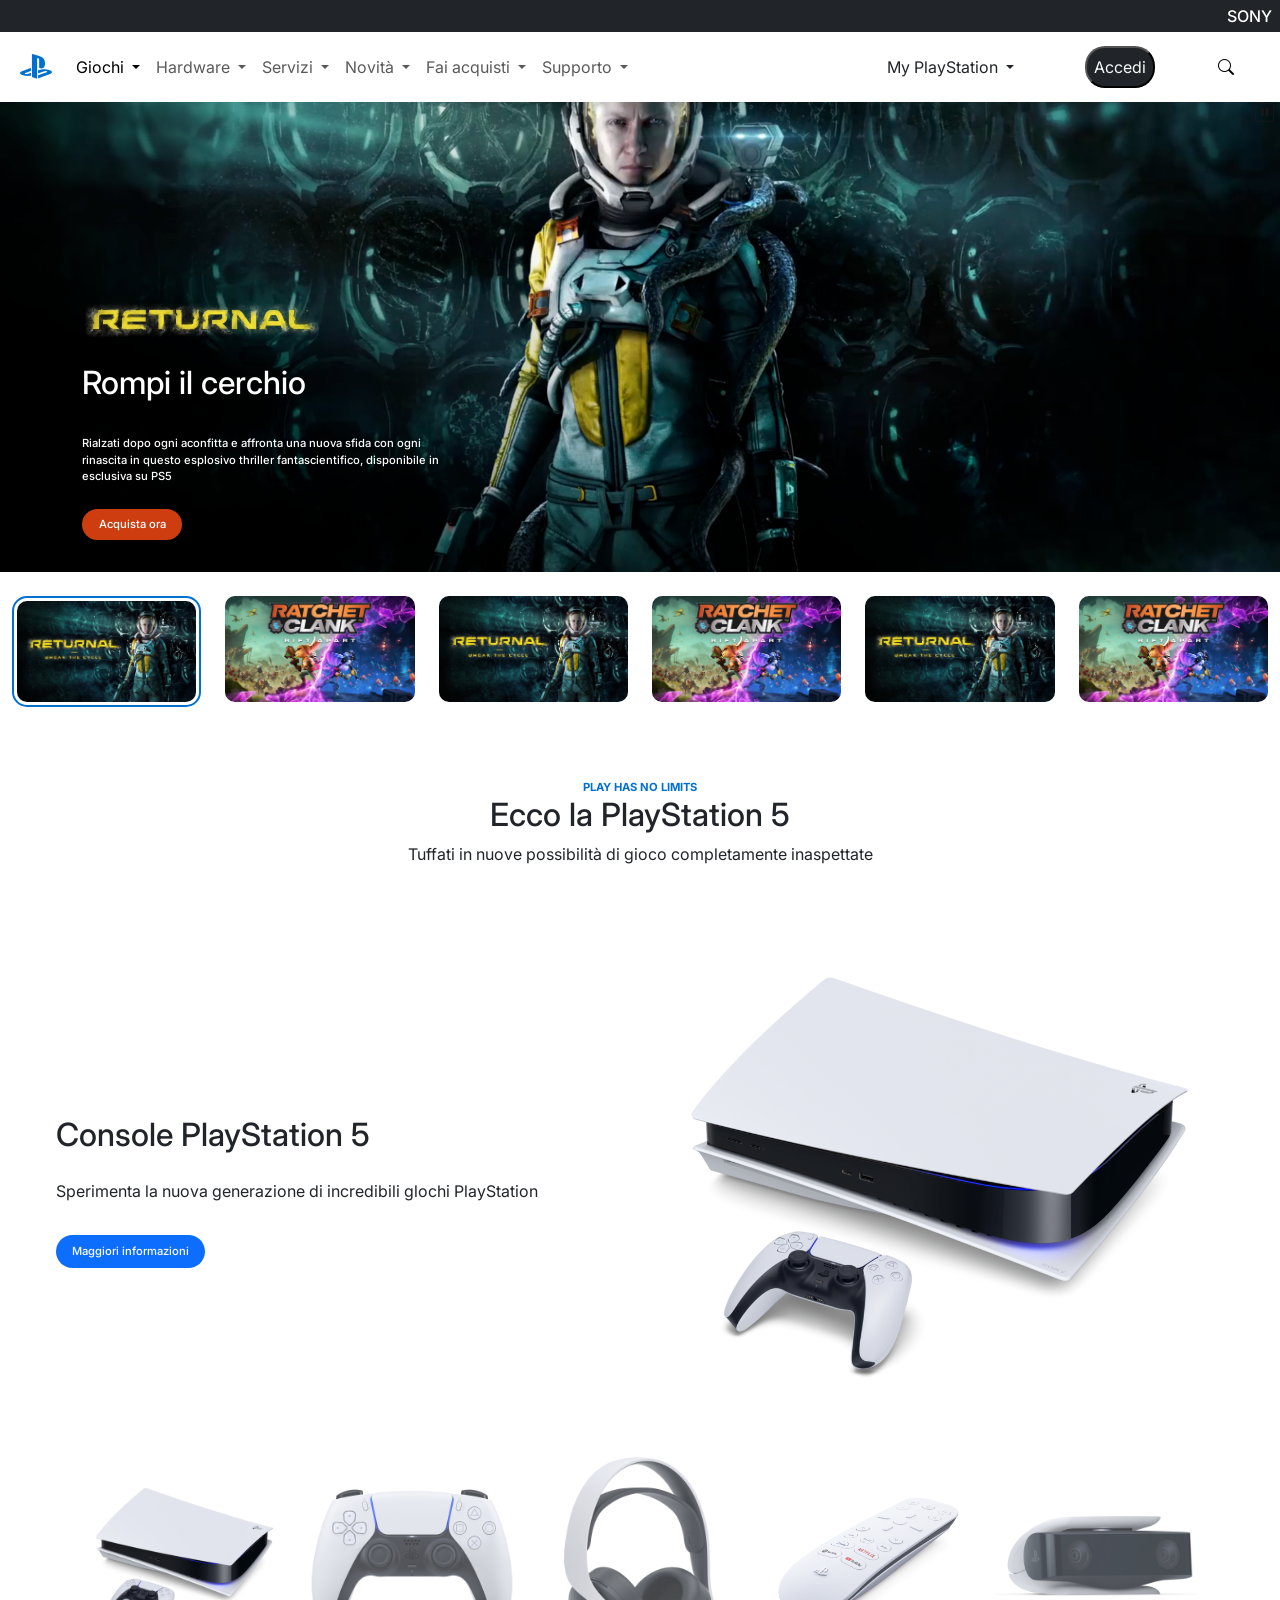
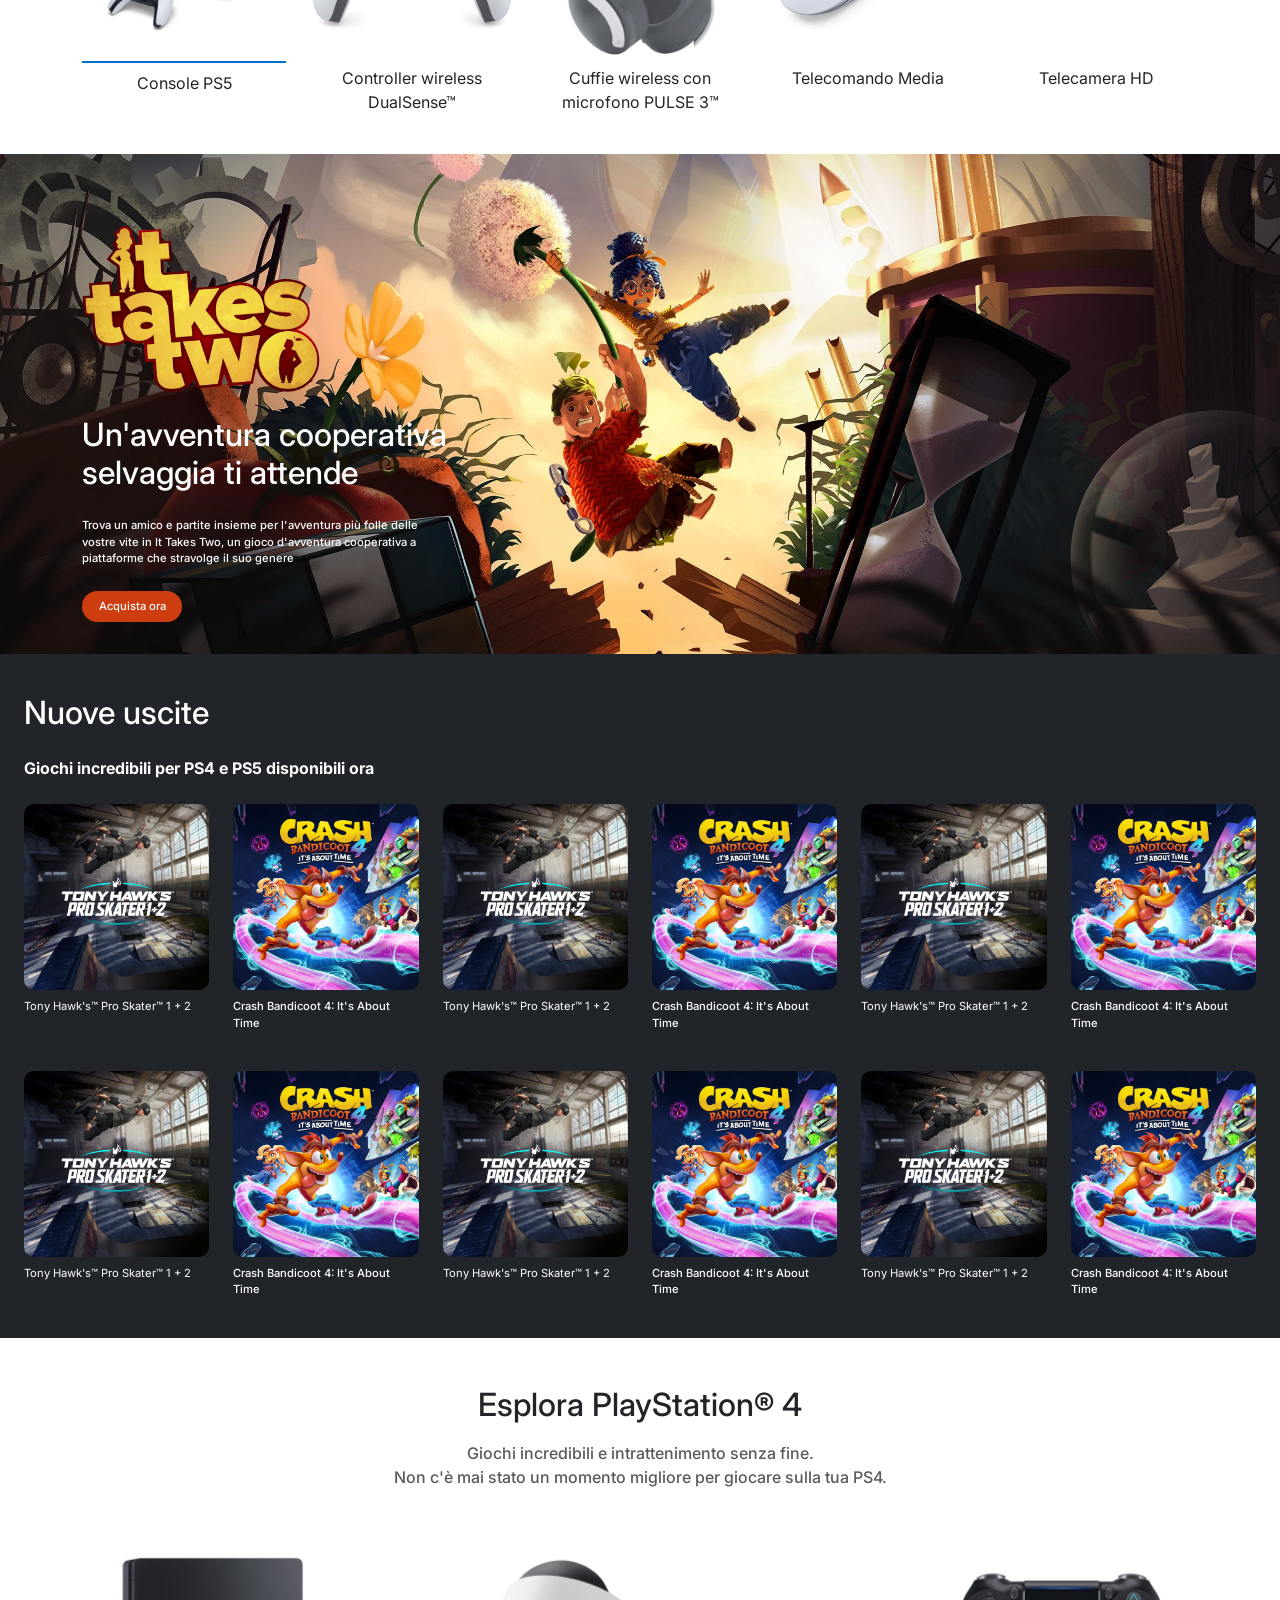
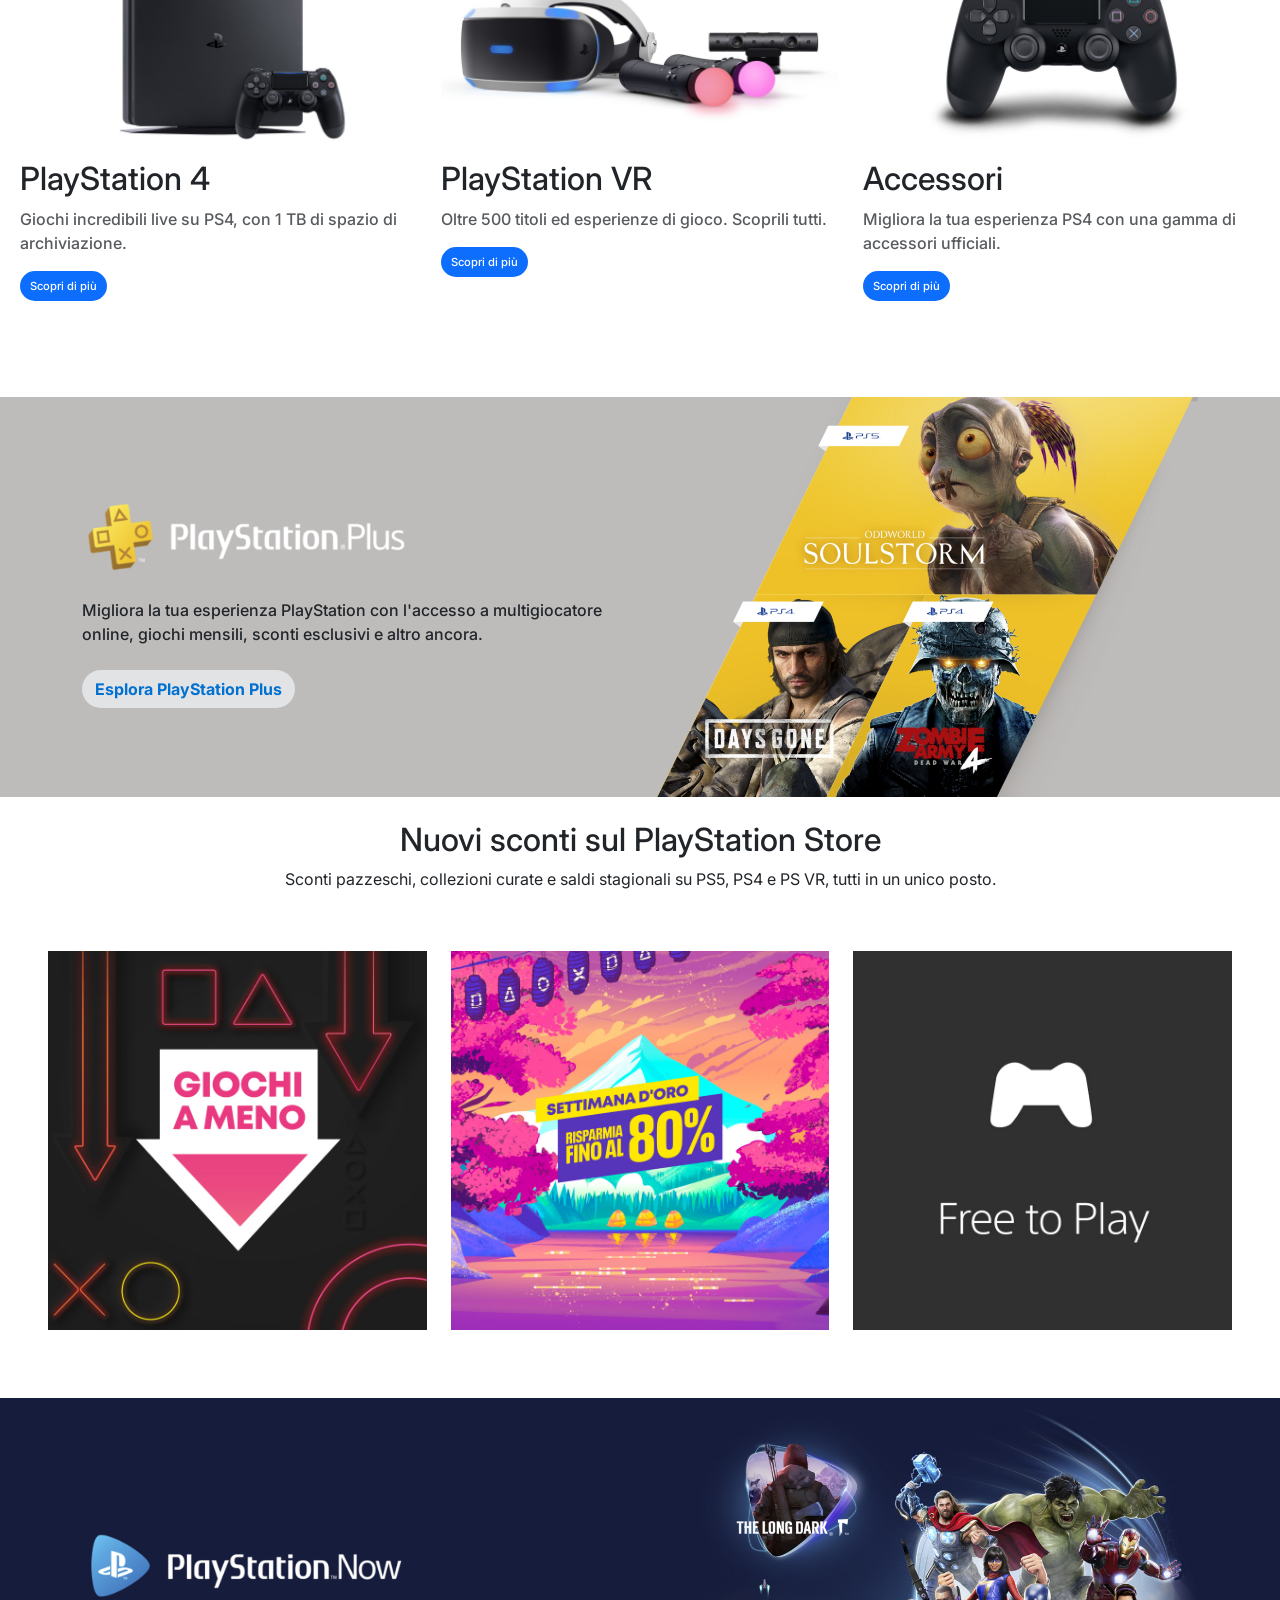
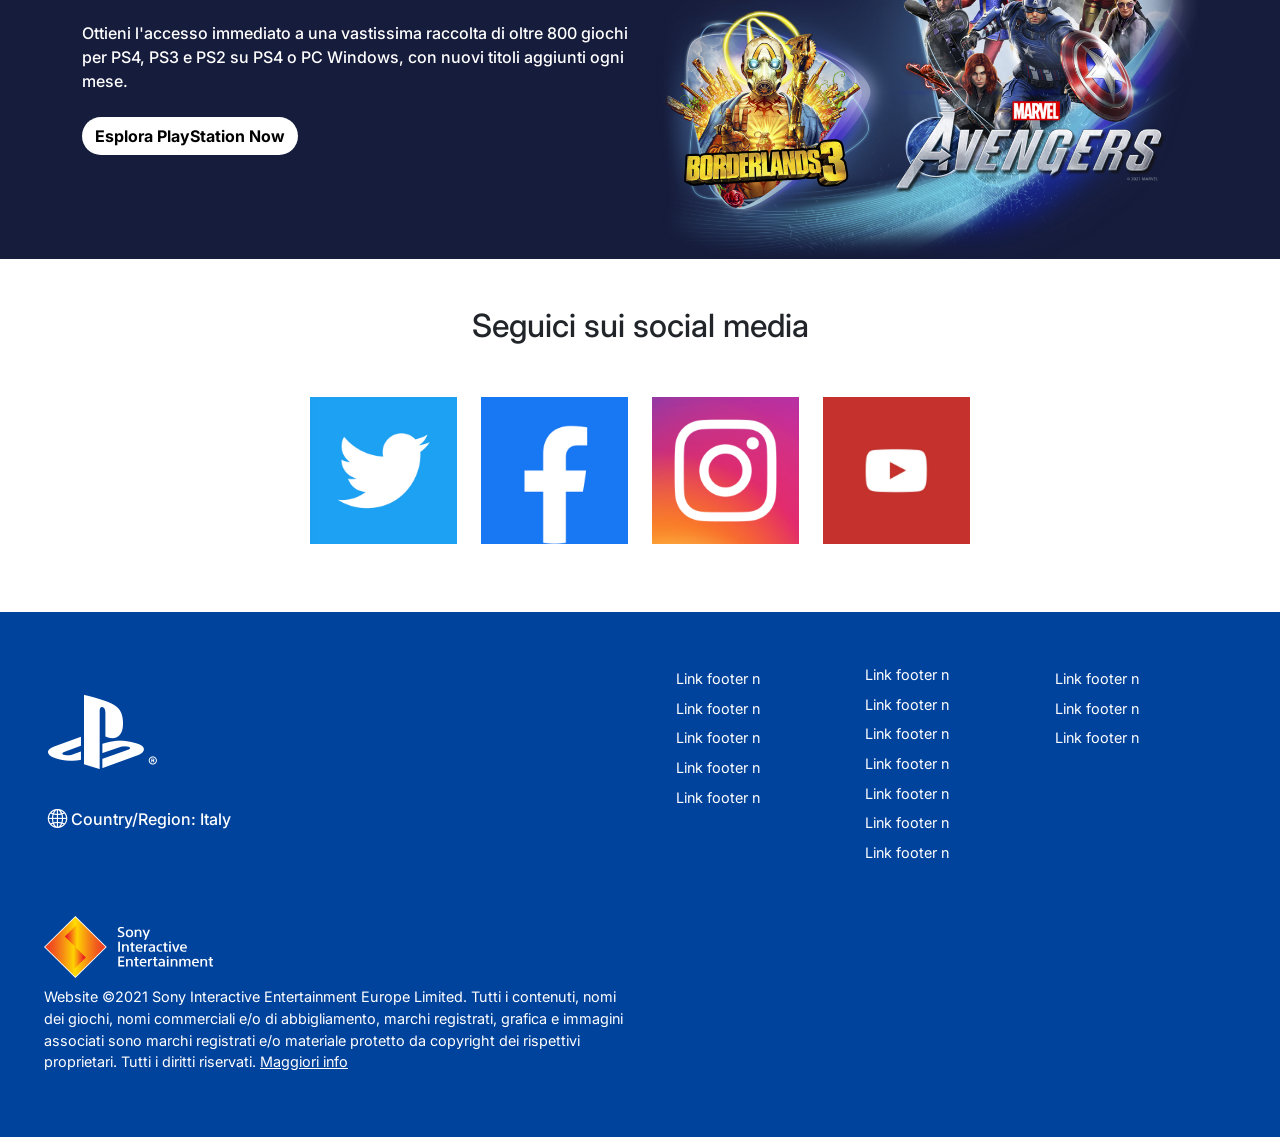
==== index.html @ 8361ec29 "add container fluid e px-5 alla sezione ps5" ====
<!DOCTYPE html>
<html lang="it">

<head>
    <meta charset="UTF-8">
    <meta name="viewport" content="width=device-width, initial-scale=1.0">
    <title>htmlcss-playstation</title>

    <link rel="stylesheet" href="https://cdn.jsdelivr.net/npm/bootstrap-icons@1.13.1/font/bootstrap-icons.min.css">
    <link href="https://cdn.jsdelivr.net/npm/bootstrap@5.3.8/dist/css/bootstrap.min.css" rel="stylesheet"
        integrity="sha384-sRIl4kxILFvY47J16cr9ZwB07vP4J8+LH7qKQnuqkuIAvNWLzeN8tE5YBujZqJLB" crossorigin="anonymous">
    <link href="https://fonts.googleapis.com/css2?family=Inter:wght@300;400;500;600;700&display=swap" rel="stylesheet">
    <link rel="stylesheet" href="./Style/index.css">
    <link rel="stylesheet" href="./Style/utility.css">

</head>

<body>

    <!-- TOP BAR -->

    <div class="bg-dark text-white py-1 pe-2">
        <div class=" d-flex justify-content-end fw-500">
            <div>
                SONY
            </div>
        </div>
    </div>

    <!-- NAVBAR -->

    <nav class="navbar navbar-expand-lg dimensione-navbar">
        <div class="container-fluid mx-2">
            <a class="navbar-brand" href="#">
                <i class="bi bi-playstation logo-navbar"></i>
            </a>
            <button class="navbar-toggler humburger-size" type="button" data-bs-toggle="collapse"
                data-bs-target="#navbarNavAltMarkup" aria-controls="navbarNavAltMarkup" aria-expanded="false"
                aria-label="Toggle navigation">
                <span class="navbar-toggler-icon"></span>
            </button>

            <div class="collapse navbar-collapse" id="navbarNavAltMarkup">

                <ul class="navbar-nav me-auto col-lg-8">

                    <!-- Giochi Dropdown -->

                    <li class="nav-item dropdown">
                        <a class="nav-link active dropdown-toggle" aria-current="page" href="./index.html"
                            id="giochiDropdown" role="button" data-bs-toggle="dropdown" aria-expanded="false">
                            Giochi
                        </a>
                        <ul class="dropdown-menu" aria-labelledby="giochiDropdown">
                            <li><a class="dropdown-item" href="#">Action RPG</a></li>
                            <li><a class="dropdown-item" href="#">FPS</a></li>
                            <li><a class="dropdown-item" href="#">MMO</a></li>
                            <li>
                                <hr class="dropdown-divider">
                            </li>
                            <li><a class="dropdown-item" href="./index.html">Tutti i Giochi</a></li>
                        </ul>
                    </li>

                    <!-- Hardware Dropdown -->

                    <li class="nav-item dropdown">
                        <a class="nav-link dropdown-toggle" href="#" id="hardwareDropdown" role="button"
                            data-bs-toggle="dropdown" aria-expanded="false">
                            Hardware
                        </a>
                        <ul class="dropdown-menu" aria-labelledby="hardwareDropdown">
                            <li><a class="dropdown-item" href="#">PS5</a></li>
                            <li><a class="dropdown-item" href="#">PS5 Pro</a></li>
                            <li><a class="dropdown-item" href="#">Controller</a></li>
                            <li>
                                <hr class="dropdown-divider">
                            </li>
                            <li><a class="dropdown-item" href="#">Accessori</a></li>
                        </ul>
                    </li>

                    <!-- Servizi Dropdown -->

                    <li class="nav-item dropdown">
                        <a class="nav-link dropdown-toggle" href="#" id="serviziDropdown" role="button"
                            data-bs-toggle="dropdown" aria-expanded="false">
                            Servizi
                        </a>
                        <ul class="dropdown-menu" aria-labelledby="serviziDropdown">
                            <li><a class="dropdown-item" href="#">PlayStation Plus</a></li>
                            <li><a class="dropdown-item" href="#">PlayStation Now</a></li>
                            <li>
                                <hr class="dropdown-divider">
                            </li>
                            <li><a class="dropdown-item" href="#">Account</a></li>
                        </ul>
                    </li>

                    <!-- Novità Dropdown -->

                    <li class="nav-item dropdown">
                        <a class="nav-link dropdown-toggle" href="#" id="novitaDropdown" role="button"
                            data-bs-toggle="dropdown" aria-expanded="false">
                            Novità
                        </a>
                        <ul class="dropdown-menu" aria-labelledby="novitaDropdown">
                            <li><a class="dropdown-item" href="#">Uscite recenti</a></li>
                            <li><a class="dropdown-item" href="#">Prossime uscite</a></li>
                            <li><a class="dropdown-item" href="#">Aggiornamenti</a></li>
                        </ul>
                    </li>

                    <!-- Acquisti Dropdown -->

                    <li class="nav-item dropdown">
                        <a class="nav-link dropdown-toggle" href="#" id="acquistiDropdown" role="button"
                            data-bs-toggle="dropdown" aria-expanded="false">
                            Fai acquisti
                        </a>
                        <ul class="dropdown-menu" aria-labelledby="acquistiDropdown">
                            <li><a class="dropdown-item" href="#">Store PS5</a></li>
                            <li><a class="dropdown-item" href="#">Offerte</a></li>
                            <li>
                                <hr class="dropdown-divider">
                            </li>
                            <li><a class="dropdown-item" href="#">Carrello</a></li>
                        </ul>
                    </li>

                    <!-- Supporto Dropdown -->

                    <li class="nav-item dropdown">

                        <a class="nav-link dropdown-toggle" href="#" id="supportoDropdown" role="button"
                            data-bs-toggle="dropdown" aria-expanded="false">
                            Supporto
                        </a>

                        <ul class="dropdown-menu" aria-labelledby="supportoDropdown">

                            <li><a class="dropdown-item" href="#">Assistenza tecnica</a></li>
                            <li><a class="dropdown-item" href="#">Chat</a></li>
                            <li><a class="dropdown-item" href="#">FAQ</a></li>

                        </ul>
                    </li>
                </ul>

                <!-- PlayStation Dropdown -->

                <div class="row col-lg-4  align-items-center justify-content-end">

                    <div class="nav-item dropdown col-6">

                        <a class="nav-link dropdown-toggle" href="#" id="PlayStationDropdown" role="button"
                            data-bs-toggle="dropdown" aria-expanded="false">
                            My PlayStation
                        </a>

                        <ul class="dropdown-menu " aria-labelledby="PlayStationDropdown">

                            <li><a class="dropdown-item" href="#">Assistenza tecnica</a></li>
                            <li><a class="dropdown-item" href="#">Chat</a></li>
                            <li><a class="dropdown-item" href="#">FAQ</a></li>

                        </ul>
                    </div>

                    <div class="col-4 ">

                        <button class="text-light bg-dark button-accedi ">Accedi</button>

                    </div>

                    <div class="col-2 ">

                        <a href="#"><i class="bi bi-search icon-search"></i></a>

                    </div>

                </div>
            </div>
        </div>
    </nav>

    <!-- SECTION RETURNAL -->

    <section class="returnal-background text-white">

        <div class="container h-100 d-flex flex-column justify-content-end pb-4">

            <img class="img-overlay" src="./img/returnal-hero-banner-logo.png" alt="Nome del gioco 'returnal'">

            <h1 class="font-size-2 py-4 col-lg-4">Rompi il cerchio</h1>

            <p class="font-size-07 fw-500 col-lg-4">
                Rialzati dopo ogni aconfitta e affronta una nuova sfida con ogni
                rinascita in questo esplosivo thriller fantascientifico,
                disponibile in esclusiva su PS5
            </p>

            <a href="#" class="btn btn-acquista text-white font-size-07 fw-500 my-2">
                Acquista ora
            </a>

        </div>
    </section>

    <!-- SECTION GAMES -->

    <section class="games-section py-4 mb-5">
        <div class="container-fluid ">

            <div class="row g-4">

                <div class="col-6 col-sm-4 col-lg-2">
                    <div class="game-card selected">
                        <div class="border-wrapper">

                            <img src="./img/returnal-listing-thumb-01-ps5.jpg" alt="Gioco 1"
                                class="img-fluid border-img">

                        </div>
                    </div>
                </div>

                <div class="col-6 col-sm-4 col-lg-2">
                    <div class="game-card">
                        <img src="./img/ratchet-and-clank-rift-apart-keyart.jpg" alt="Gioco 2"
                            class="img-fluid border-img">

                    </div>
                </div>

                <div class="col-6 col-sm-4 col-lg-2">
                    <div class="game-card">
                        <img src="./img/returnal-listing-thumb-01-ps5.jpg" alt="Gioco 1" class="img-fluid border-img">

                    </div>
                </div>

                <div class="col-6 col-sm-4 col-lg-2">
                    <div class="game-card">
                        <img src="./img/ratchet-and-clank-rift-apart-keyart.jpg" alt="Gioco 2"
                            class="img-fluid border-img">

                    </div>
                </div>

                <div class="col-6 col-sm-4 col-lg-2">
                    <div class="game-card">
                        <img src="./img/returnal-listing-thumb-01-ps5.jpg" alt="Gioco 1" class="img-fluid border-img">

                    </div>
                </div>

                <div class="col-6 col-sm-4 col-lg-2">
                    <div class="game-card">
                        <img src="./img/ratchet-and-clank-rift-apart-keyart.jpg" alt="Gioco 2"
                            class="img-fluid border-img">

                    </div>
                </div>

            </div>
        </div>
    </section>

    <!-- SECTION PS5 -->

    <section class="ps5-section px-2">
        <div class="ps5-content text-center">

            <p class="font-size-07 azurro fw-bold mb-0">PLAY HAS NO LIMITS</p>
            <h2>Ecco la PlayStation 5</h2>
            <p>Tuffati in nuove possibilità di gioco completamente inaspettate</p>

        </div>

        <div class="container-fluid px-5">

            <div class="row justify-content-between align-items-center">

                <div class="col-md-4 pt-5 col-lg-6">
                    <h2>Console PlayStation 5</h2>
                    <p class="py-3">Sperimenta la nuova generazione di incredibili glochi PlayStation</p>
                    <button class="ps5-button font-size-07 px-3 py-2 fw-500 bg-primary text-white">Maggiori
                        informazioni</button>
                </div>


                <div class="col-md-6 col-lg-6">

                    <img class="ps5-img" src="./img/playstation-5-thumb.png"
                        alt="playstation 5 coricata con un controller davanti">

                </div>
            </div>
        </div>

        <div class="container">

            <div class="row">

                <div class="col-md col-4 mb-4">
                    <img class="liena-select ps5-img" src="./img/playstation-5-thumb.png" alt="console ps5">
                    <p class="d-none d-md-block mt-2 text-center">Console PS5</p>
                </div>

                <div class="col-md col-4 mb-4">
                    <img class="ps5-img opacity" src="./img/joypad-thumb.png" alt="controller ps5">
                    <p class="d-none d-md-block mt-2 text-center">Controller wireless DualSense&#8482;</p>
                </div>

                <div class="col-md col-4 mb-4">
                    <img class="ps5-img opacity" src="./img/headset-thumb.png" alt="cuffie wireless">
                    <p class="d-none d-md-block mt-2 text-center">Cuffie wireless con microfono PULSE 3&#8482;</p>
                </div>

                <div class="col-md col-4 mb-4">
                    <img class="ps5-img opacity" src="./img/remote-thumb.png" alt="telecomando">
                    <p class="d-none d-md-block mt-2 text-center">Telecomando Media</p>
                </div>

                <div class="col-md col-4 mb-4">
                    <img class="ps5-img opacity" src="./img/camera-thumb.jpg" alt="telecamera">
                    <p class="d-none d-md-block mt-2 text-center">Telecamera HD</p>
                </div>

            </div>
        </div>
    </section>

    <!-- SECTION IT TAKES TWO -->

    <section class="it-takes-two-background text-white ">

        <div class="container h-100 d-flex flex-column justify-content-end pb-4">

            <img class="img-overlay" src="./img/it-takes-two-logo.png" alt="Nome del gioco 'returnal'">

            <h1 class="font-size-2 pb-3 pt-4 col-lg-4">Un'avventura cooperativa selvaggia ti attende</h1>

            <p class="font-size-07 fw-500 pe-3 col-lg-4">
                Trova un amico e partite insieme per l'avventura più folle delle vostre vite in It Takes Two,
                un gioco d'avventura cooperativa a piattaforme che
                stravolge il suo genere
            </p>

            <a href="#" class="btn btn-acquista text-white font-size-07 fw-500 my-2">
                Acquista ora
            </a>

        </div>
    </section>

    <!-- SECTION NUOVE USCITE -->

    <section class="nuove-uscite-section bg-dark text-white py-4 mb-5">
        <div class="container-fluid px-4">

            <div class="row g-4">

                <h2 class="py-3 font-size-2">Nuove uscite</h2>
                <p class="my-0"><strong>Giochi incredibili per PS4 e PS5 disponibili ora</strong></p>

                <div class="col-6 col-sm-4 col-lg-2">
                    <div class="nuove-uscite-card">

                        <img src="./img/tony-hawks-pro-skater-1-2-store-art.jpg" alt="Gioco 1"
                            class="img-fluid border-img">

                        <p class="font-size-07 mt-2">Tony Hawk's&#8482; Pro Skater&#8482; 1 + 2</p>

                    </div>
                </div>

                <div class="col-6 col-sm-4 col-lg-2">
                    <div class="nuove-uscite-card">

                        <img src="./img/crash-bandicoot-4-its-about-time-store-art.jpg" alt="Gioco 2"
                            class="img-fluid border-img">

                        <p class="font-size-07 fw-500 mt-2">Crash Bandicoot 4: It's About Time</p>

                    </div>
                </div>

                <div class="col-6 col-sm-4 col-lg-2">
                    <div class="nuove-uscite-card">

                        <img src="./img/tony-hawks-pro-skater-1-2-store-art.jpg" alt="Gioco 1"
                            class="img-fluid border-img">

                        <p class="font-size-07 mt-2">Tony Hawk's&#8482; Pro Skater&#8482; 1 + 2</p>

                    </div>
                </div>

                <div class="col-6 col-sm-4 col-lg-2">
                    <div class="nuove-uscite-card">

                        <img src="./img/crash-bandicoot-4-its-about-time-store-art.jpg" alt="Gioco 2"
                            class="img-fluid border-img">

                        <p class="font-size-07 fw-500 mt-2">Crash Bandicoot 4: It's About Time</p>

                    </div>
                </div>

                <div class="col-6 col-sm-4 col-lg-2">
                    <div class="nuove-uscite-card">

                        <img src="./img/tony-hawks-pro-skater-1-2-store-art.jpg" alt="Gioco 1"
                            class="img-fluid border-img">

                        <p class="font-size-07 mt-2">Tony Hawk's&#8482; Pro Skater&#8482; 1 + 2</p>

                    </div>
                </div>

                <div class="col-6 col-sm-4 col-lg-2">
                    <div class="nuove-uscite-card">

                        <img src="./img/crash-bandicoot-4-its-about-time-store-art.jpg" alt="Gioco 2"
                            class="img-fluid border-img">

                        <p class="font-size-07 fw-500 mt-2">Crash Bandicoot 4: It's About Time</p>

                    </div>
                </div>

                <div class="col-6 col-sm-4 col-lg-2">
                    <div class="nuove-uscite-card">

                        <img src="./img/tony-hawks-pro-skater-1-2-store-art.jpg" alt="Gioco 1"
                            class="img-fluid border-img">

                        <p class="font-size-07 mt-2">Tony Hawk's&#8482; Pro Skater&#8482; 1 + 2</p>

                    </div>
                </div>

                <div class="col-6 col-sm-4 col-lg-2">
                    <div class="nuove-uscite-card">

                        <img src="./img/crash-bandicoot-4-its-about-time-store-art.jpg" alt="Gioco 2"
                            class="img-fluid border-img">

                        <p class="font-size-07 fw-500 mt-2">Crash Bandicoot 4: It's About Time</p>

                    </div>
                </div>

                <div class="col-6 col-sm-4 col-lg-2">
                    <div class="nuove-uscite-card">

                        <img src="./img/tony-hawks-pro-skater-1-2-store-art.jpg" alt="Gioco 1"
                            class="img-fluid border-img">

                        <p class="font-size-07 mt-2">Tony Hawk's&#8482; Pro Skater&#8482; 1 + 2</p>

                    </div>
                </div>

                <div class="col-6 col-sm-4 col-lg-2">
                    <div class="nuove-uscite-card">

                        <img src="./img/crash-bandicoot-4-its-about-time-store-art.jpg" alt="Gioco 2"
                            class="img-fluid border-img">

                        <p class="font-size-07 fw-500 mt-2">Crash Bandicoot 4: It's About Time</p>

                    </div>
                </div>

                <div class="col-6 col-sm-4 col-lg-2">
                    <div class="nuove-uscite-card">

                        <img src="./img/tony-hawks-pro-skater-1-2-store-art.jpg" alt="Gioco 1"
                            class="img-fluid border-img">

                        <p class="font-size-07 mt-2">Tony Hawk's&#8482; Pro Skater&#8482; 1 + 2</p>

                    </div>
                </div>

                <div class="col-6 col-sm-4 col-lg-2">
                    <div class="nuove-uscite-card">

                        <img src="./img/crash-bandicoot-4-its-about-time-store-art.jpg" alt="Gioco 2"
                            class="img-fluid border-img">

                        <p class="font-size-07 fw-500 mt-2">Crash Bandicoot 4: It's About Time</p>

                    </div>
                </div>

            </div>
        </div>
    </section>

    <!-- SECTION PS4 -->

    <section class="ps4-section px-2 mb-5 pb-5">
        <div class="ps4-content text-center">

            <h1 class="mb-3 fw-500 font-size-2">Esplora PlayStation&#174; 4</h1>

            <p class="mx-0 my-0 opacity fw-500">
                Giochi incredibili e intrattenimento senza fine.

            </p>

            <p class="mx-0 my-0 mb-5 opacity fw-500">
                Non c'è mai stato un momento migliore per giocare
                sulla tua PS4.
            </p>

        </div>

        <div class="container-fluid">

            <div class="row">

                <div class="col-12 col-md-4">
                    <img class="ps5-img" src="./img/ps4-slim-homepage-image-block.jpg"
                        alt="playstation 4 con un controller davanti">
                    <h1 class="fw-500 font-size-2">PlayStation 4</h1>
                    <p class="fw-500 opacity">Giochi incredibili live su PS4, con 1 TB di spazio di archiviazione.</p>
                    <button class="ps5-button font-size-07 padding-scopri-di-più fw-500 bg-primary text-white">Scopri di
                        più</button>
                </div>

                <div class="col-12 col-md-4">
                    <img class="ps5-img" src="./img/double11-202010-tw-psvr.jpg"
                        alt="playstation 4 con un controller davanti">
                    <h1 class="fw-500 font-size-2">PlayStation VR</h1>
                    <p class="fw-500 opacity">Oltre 500 titoli ed esperienze di gioco. Scoprili tutti.</p>
                    <button class="ps5-button font-size-07 padding-scopri-di-più fw-500 bg-primary text-white">Scopri di
                        più</button>
                </div>

                <div class="col-12 col-md-4">
                    <img class="ps5-img" src="./img/dualshock-4-listing-thumb.jpg"
                        alt="playstation 4 con un controller davanti">
                    <h1 class="fw-500 font-size-2">Accessori</h1>
                    <p class="fw-500 opacity">
                        Migliora la tua esperienza PS4 con una gamma di
                        accessori ufficiali.
                    </p>
                    <button class="ps5-button font-size-07 padding-scopri-di-più fw-500 bg-primary text-white">Scopri di
                        più</button>
                </div>
            </div>
        </div>
    </section>

    <!-- SECTION PS PLUS -->

    <section class="background-ps-plus py-5 py-md-0">
        <div class="container ">
            <div class="row justify-content-between align-items-center">

                <div class="col-12 col-md-6">

                    <img class="img-ps-plus pt-3" src="./img/ps-plus-logo.png" alt="icona ps plus">

                    <p class="fw-500 pt-4 pb-2">
                        Migliora la tua esperienza PlayStation con l'accesso a multigiocatore online,
                        giochi mensili, sconti esclusivi e altro ancora.
                    </p>

                    <a href="#" class="button-ps-plus text-decoration-none bg-secondary-subtle btn fw-bold ">Esplora
                        PlayStation Plus</a>

                </div>

                <div class="col-md-6">

                    <img class="ps5-img d-none d-md-block"
                        src="./img/ps-plus-april-monthly-games-featured-image-block.png"
                        alt="banner che rappresenta 3 giochi ps plus">
                </div>
            </div>
        </div>
    </section>

    <!-- SECTION NOVITà E SCONTI  -->

    <section class="background-sconti ">
        <div class="container-fluid px-5 mb-5">
            <div class="row">

                <div class="col-12 py-4">

                    <h1 class="text-center font-size-2">Nuovi sconti sul PlayStation Store</h1>

                    <p class="text-center">
                        Sconti pazzeschi, collezioni curate e saldi stagionali su PS5,
                        PS4 e PS VR, tutti in un unico posto.
                    </p>

                </div>

                <div class="col-12 col-md-4">

                    <img class="sconti-img" src="./img/playstation-store-games-under-20-spotlight.jpg"
                        alt="img che rappresenta la scritta giochi a meno">

                </div>

                <div class="col-12 col-md-4">

                    <img class="sconti-img" src="./img/playstation-store-golden-week-sale-spotlight.jpg"
                        alt="img che rappresenta la scritta settimana d'oro">

                </div>

                <div class="col-12 col-md-4">

                    <img class="sconti-img" src="./img/playstation-store-free-to-play-spotlight.png"
                        alt="img che rappresenta la scritta free to play">

                </div>

            </div>
        </div>
    </section>

    <!-- SECTION PS NOW -->

    <section class="background-ps-now py-5 text-white py-md-0">
        <div class="container">
            <div class="row justify-content-between align-items-center">

                <div class="col-12 col-md-6">
                    <img class="img-ps-plus pt-3" src="./img/ps-now-logo-two-column.png" alt="icona ps plus">

                    <p class=" fw-500 pt-4 pb-2">
                        Ottieni l'accesso immediato a una vastissima raccolta di oltre
                        800 giochi per PS4, PS3 e PS2 su PS4 o PC Windows, con nuovi titoli aggiunti ogni mese.
                    </p>

                    <a href="#" class="button-ps-now btn fw-bold ">Esplora PlayStation Now</a>

                </div>

                <div class="col-md-6">

                    <img class="ps5-img d-none d-md-block" src="./img/ps-now-april-featured-image-block.png"
                        alt="banner che rappresenta 3 giochi ps plus">
                </div>

            </div>
        </div>
    </section>

    <!-- SECTION SOCIAL -->

    <section class="background-social ">
        <div class="container">
            <div class="row pb-5 justify-content-center">

                <div class="col-12 pt-5 pb-4">

                    <h2 class="text-center">Seguici sui social media</h2>

                </div>

                <div class="col-6 col-sm-3 social-box-img">

                    <img class="social-img" src="./img/twitter.jpg" alt="img che rappresenta la scritta giochi a meno">

                </div>

                <div class="col-6 col-sm-3 social-box-img">

                    <img class="social-img" src="./img/facebook.jpg"
                        alt="img che rappresenta la scritta settimana d'oro">

                </div>

                <div class="col-6 col-sm-3 social-box-img">

                    <img class="social-img" src="./img/instagram.jpg" alt="img che rappresenta la scritta free to play">

                </div>

                <div class="col-6 col-sm-3 social-box-img">

                    <img class="social-img" src="./img/youtube.png" alt="img che rappresenta la scritta free to play">

                </div>

            </div>
        </div>
    </section>

    <!-- FOOTER / COPYWRIGHT -->

    <footer class="background-footer text-white">

        <div class="container-fluid px-5 ">
            <div class="row justify-content-between">

                <div class="pt-5 col-lg-3">

                    <i class="bi bi-playstation logo-ps-footer"></i>
                    <span class="f-size-09">&#174;</span>

                    <p class="pb-3">
                        <i class="bi bi-globe2 f-size-12"></i>
                        <span class=" fw-500 ">Country/Region: Italy</span>
                    </p>
                </div>


                <div class="col-lg-6 pt-5 ">

                    <div class="container-fluid ps-4">
                        <div class="row ">
                            <div class="d-flex flex-column py-1 col-md-4">

                                <a class="text-decoration-none text-white f-size-09 py-1" href="#">Link footer n</a>
                                <a class="text-decoration-none text-white f-size-09 py-1" href="#">Link footer n</a>
                                <a class="text-decoration-none text-white f-size-09 py-1" href="#">Link footer n</a>
                                <a class="text-decoration-none text-white f-size-09 py-1" href="#">Link footer n</a>
                                <a class="text-decoration-none text-white f-size-09 py-1" href="#">Link footer n</a>

                            </div>

                            <div class="d-flex flex-column col-md-4">

                                <a class="text-decoration-none text-white f-size-09 py-1" href="#">Link footer n</a>
                                <a class="text-decoration-none text-white f-size-09 py-1" href="#">Link footer n</a>
                                <a class="text-decoration-none text-white f-size-09 py-1" href="#">Link footer n</a>
                                <a class="text-decoration-none text-white f-size-09 py-1" href="#">Link footer n</a>
                                <a class="text-decoration-none text-white f-size-09 py-1" href="#">Link footer n</a>
                                <a class="text-decoration-none text-white f-size-09 py-1" href="#">Link footer n</a>
                                <a class="text-decoration-none text-white f-size-09 py-1" href="#">Link footer n</a>


                            </div>

                            <div class="d-flex flex-column py-1 col-md-4">

                                <a class="text-decoration-none text-white f-size-09 py-1" href="#">Link footer n</a>
                                <a class="text-decoration-none text-white f-size-09 py-1" href="#">Link footer n</a>
                                <a class="text-decoration-none text-white f-size-09 py-1" href="#">Link footer n</a>

                            </div>
                        </div>
                    </div>
                </div>
            </div>
        </div>

        <div class="container-fluid px-5">
            <div class="row flex-column">
                <div class="pt-5 ps-2 col-4 col-lg-3">

                    <img class="img-footer" src="./img/sie-logo.svg" alt="logo di sony interactive enterteiment">

                </div>

                <div class="pb-5 ps-2 col-12 pt-2 col-lg-6">

                    <p class="f-size-09">
                        Website ©2021 Sony Interactive Entertainment Europe Limited. Tutti i contenuti,
                        nomi dei giochi, nomi commerciali e/o di abbigliamento, marchi registrati,
                        grafica e immagini associati sono marchi registrati e/o materiale protetto da copyright
                        dei rispettivi proprietari. Tutti i diritti riservati. <a class="text-white" href="#">Maggiori
                            info</a>
                    </p>

                </div>
            </div>
        </div>
    </footer>

    <script src="https://cdn.jsdelivr.net/npm/bootstrap@5.3.8/dist/js/bootstrap.bundle.min.js"
        integrity="sha384-FKyoEForCGlyvwx9Hj09JcYn3nv7wiPVlz7YYwJrWVcXK/BmnVDxM+D2scQbITxI" crossorigin="anonymous">
        </script>
</body>

</html>
---- Style/index.css ----
body{
  font-family: 'Inter', sans-serif;
}

.dimensione-navbar{
    height: 70px;
}

.logo-navbar{
    font-size: 2rem;
    color: #0070D1;
}

.returnal-background{
    height:470px;
    background-image:url(../img/jumbo-bg.png);
    background-size:cover;
    background-position:center;
    position:relative;
}

.img-overlay {
  width: 240px;
  height: auto; 
}

.btn-acquista{
    background-color: #CD3D0F;
    border-radius: 20px;
    width: 100px;
}

.border-wrapper{
    border: 2px solid #0070d1;
    padding: 3px;           
    border-radius: 15px;    
    display: inline-block;  
}

.border-img{
    border-radius: 10px;
}

.ps5-img{
    width: 100%;
    height: auto;
}

.ps5-button{
    border-radius: 20px;
    border: none;
}

.liena-select{
    border-bottom: 2px solid #0070D1;
    padding-bottom: 3px;
    display: inline-block;
}

.it-takes-two-background{
    height: 500px;
    background-image:url(../img/it-takes-two-hero-banner-desktop.jpg);
    background-size:cover;
    background-position:center;
    position:relative;
}

.background-ps-plus{
    background-color: #BEBCBB;
}

.button-ps-plus{
    border-radius: 25px;
    color: #0070D1;
}

.sconti-img{
    width: 100%;
    height: auto;
    margin: 20px 0;
}

.background-ps-now{
    background-color: #161C3B;
}

.button-ps-now{
    border-radius: 25px;
    color: black;
    background-color: white;
}

.social-img{
    width: 100%;
    height: auto;
    margin: 20px 0;
}

.background-footer{
    background-color: #00439C;
}

.logo-ps-footer{
    color: white;
    font-size: 6rem;
    
}

.humburger-size{
    font-size: 0.9rem;
}

.navbar-collapse {
    z-index: 1060;  
    background: white  
}

.img-ps-plus{
    width: 60%;
    height: auto;
}

.img-footer{
    width: 60%;
    height: auto;
}

@media (min-width: 768px) {
  .img-overlay {
    width: 350px;
    height: auto;
  }
}

.button-accedi{
    border-radius: 20px;
    padding: 7px;
}

.icon-search{
    color: black;
}

@media (min-width: 992px) {
  .img-overlay {
    width: 240px;
    height: auto;
  }
}

@media (min-width: 992px) {
  .social-box-img {
    width: 15%;
  }
}
---- Style/utility.css ----
.fw-500{
    font-weight: 500;
}

.font-size-07{
    font-size: 0.7rem;
}

.font-size-2{
    font-size: 2rem;
}

.azurro{
    color: #0070D1;
}

.opacity{
    opacity: 0.75;
}

.padding-scopri-di-più{
    padding: 7px 10px 7px 10px;
}

.f-size-12{
    font-size: 1.2rem;
}

.f-size-09{
    font-size: 0.9rem;
}
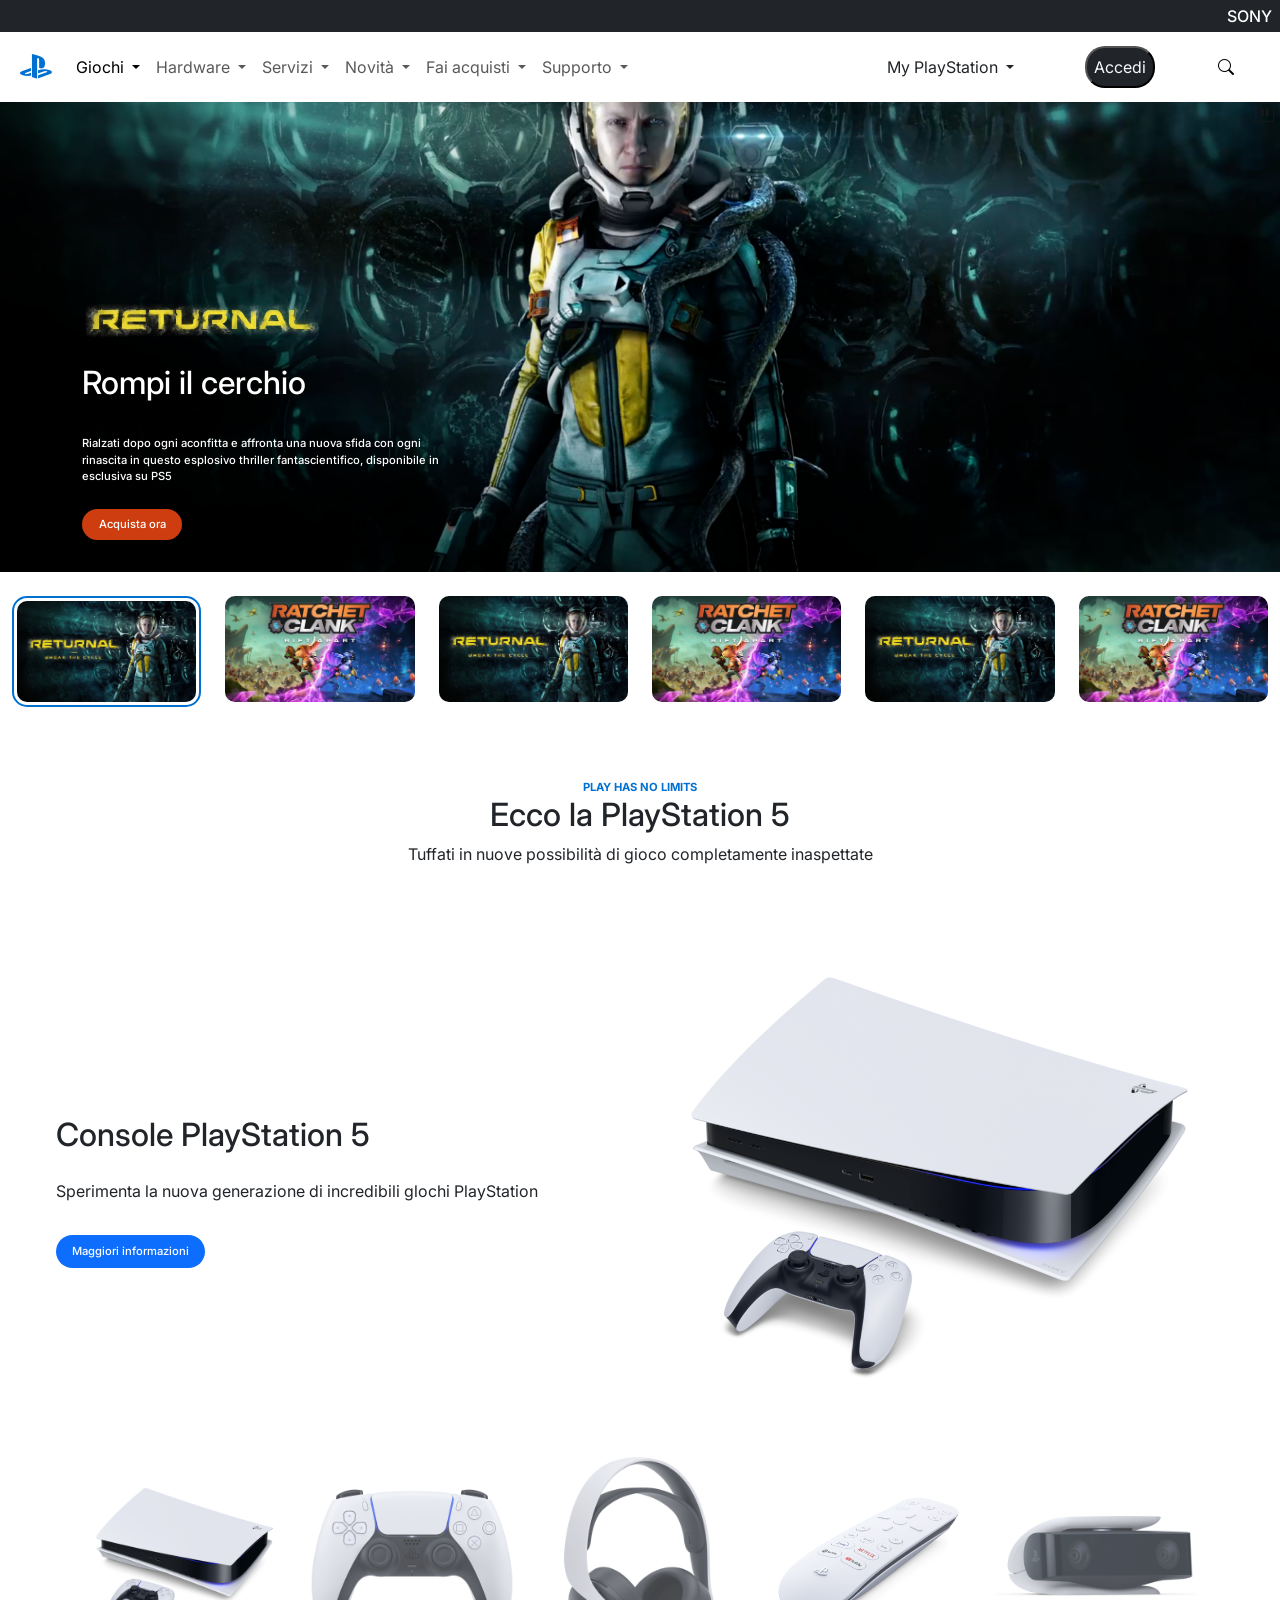
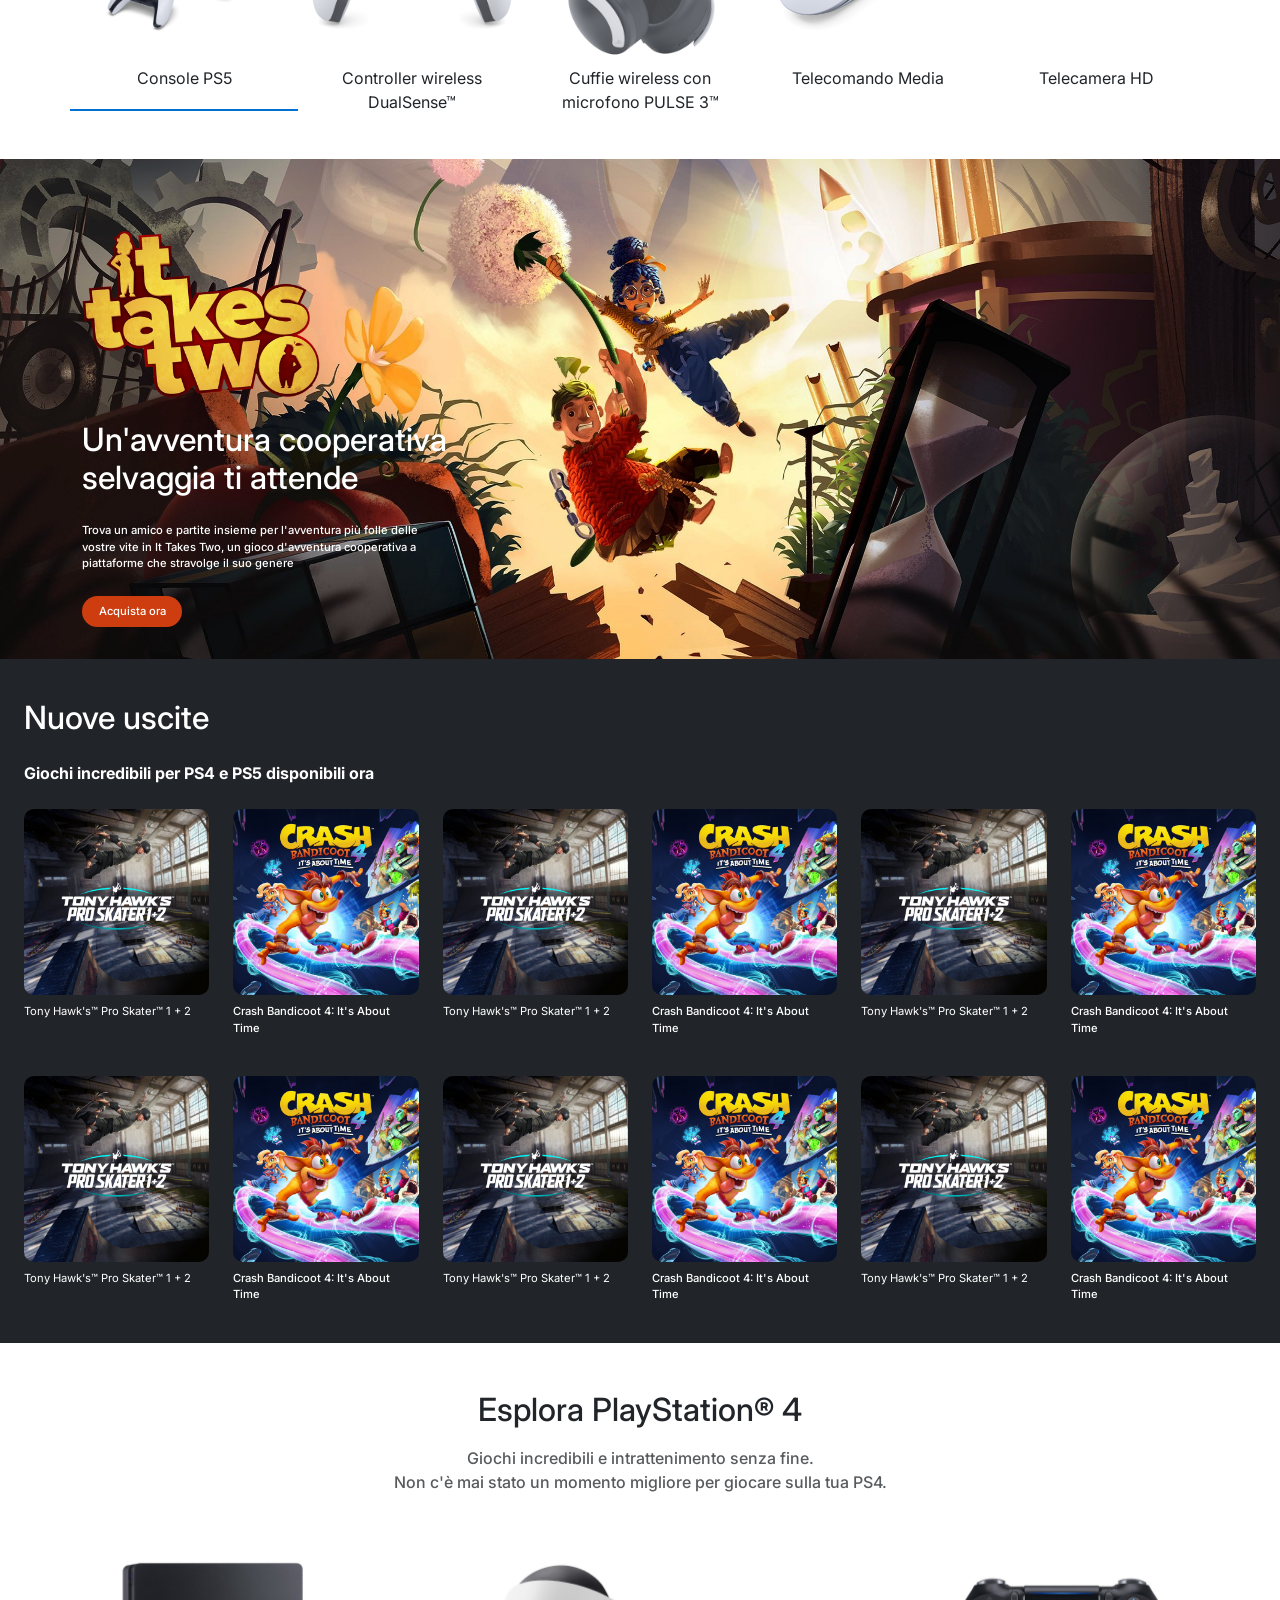
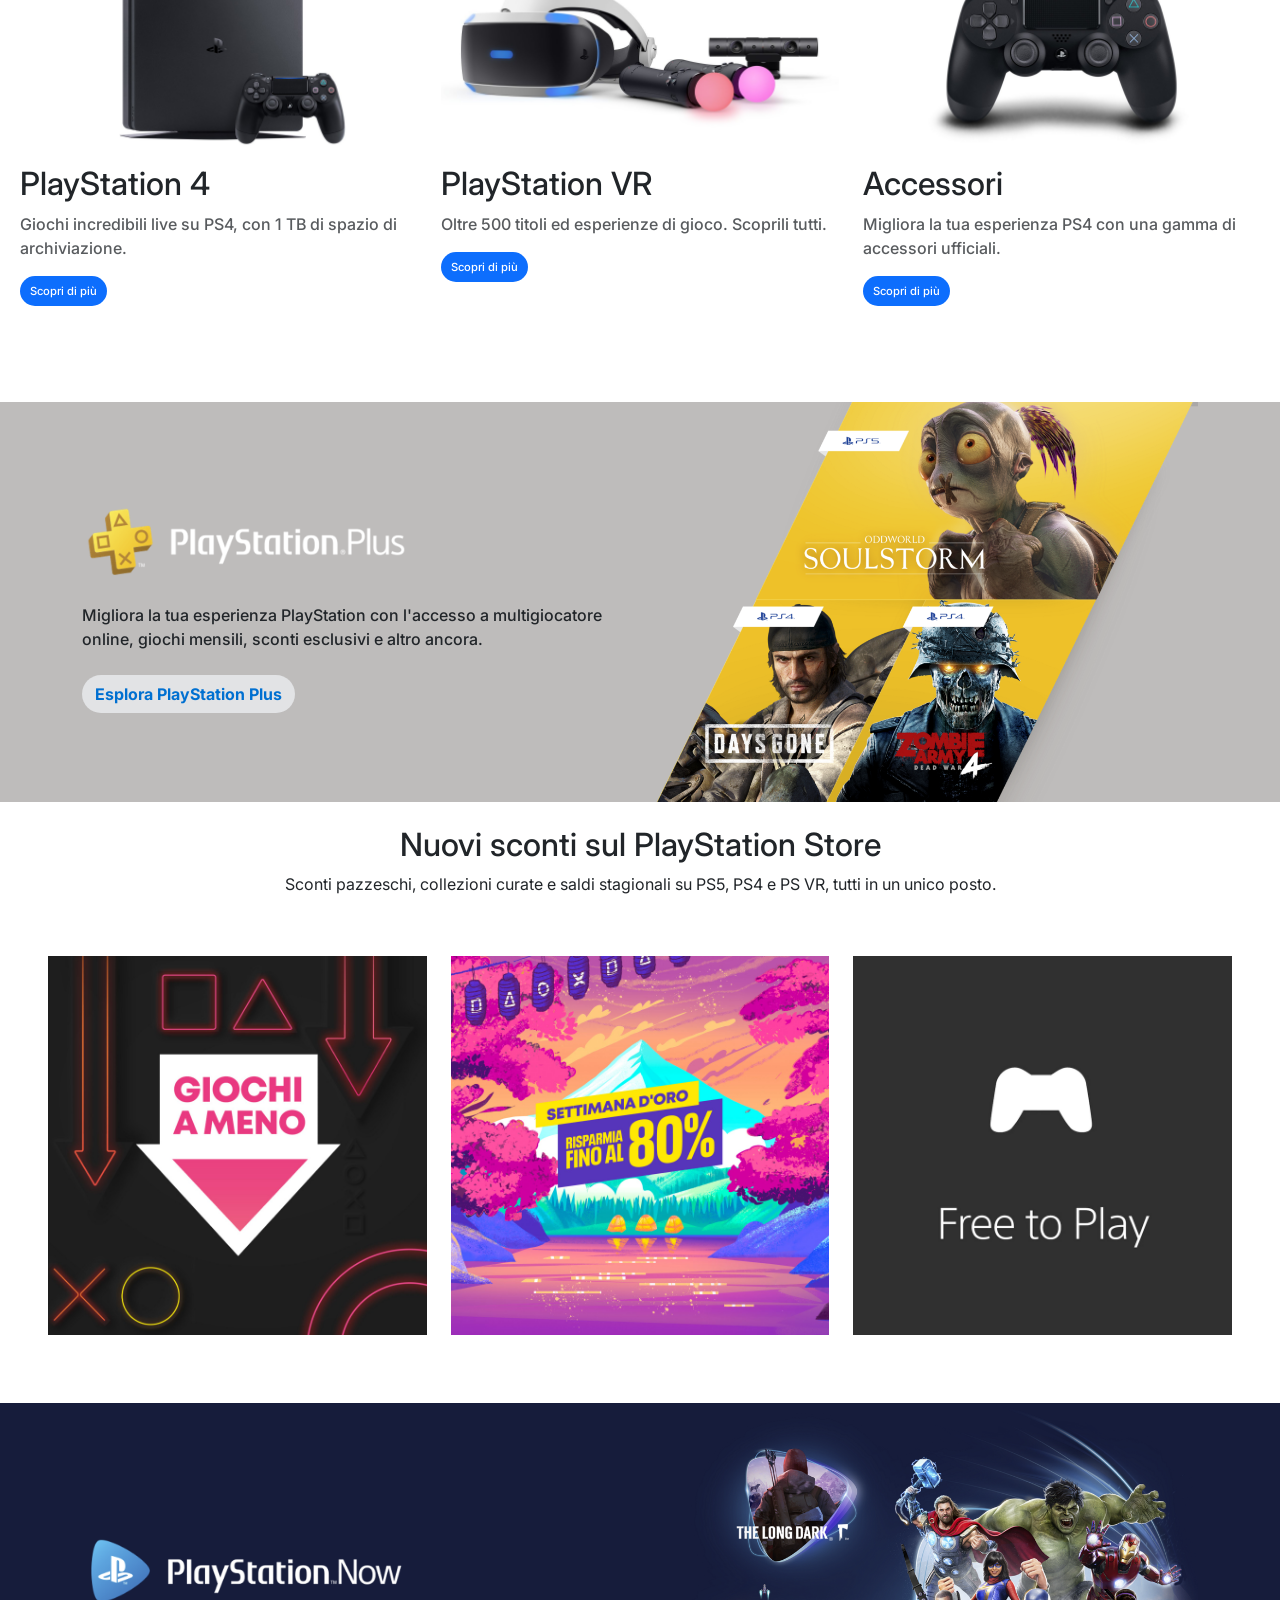
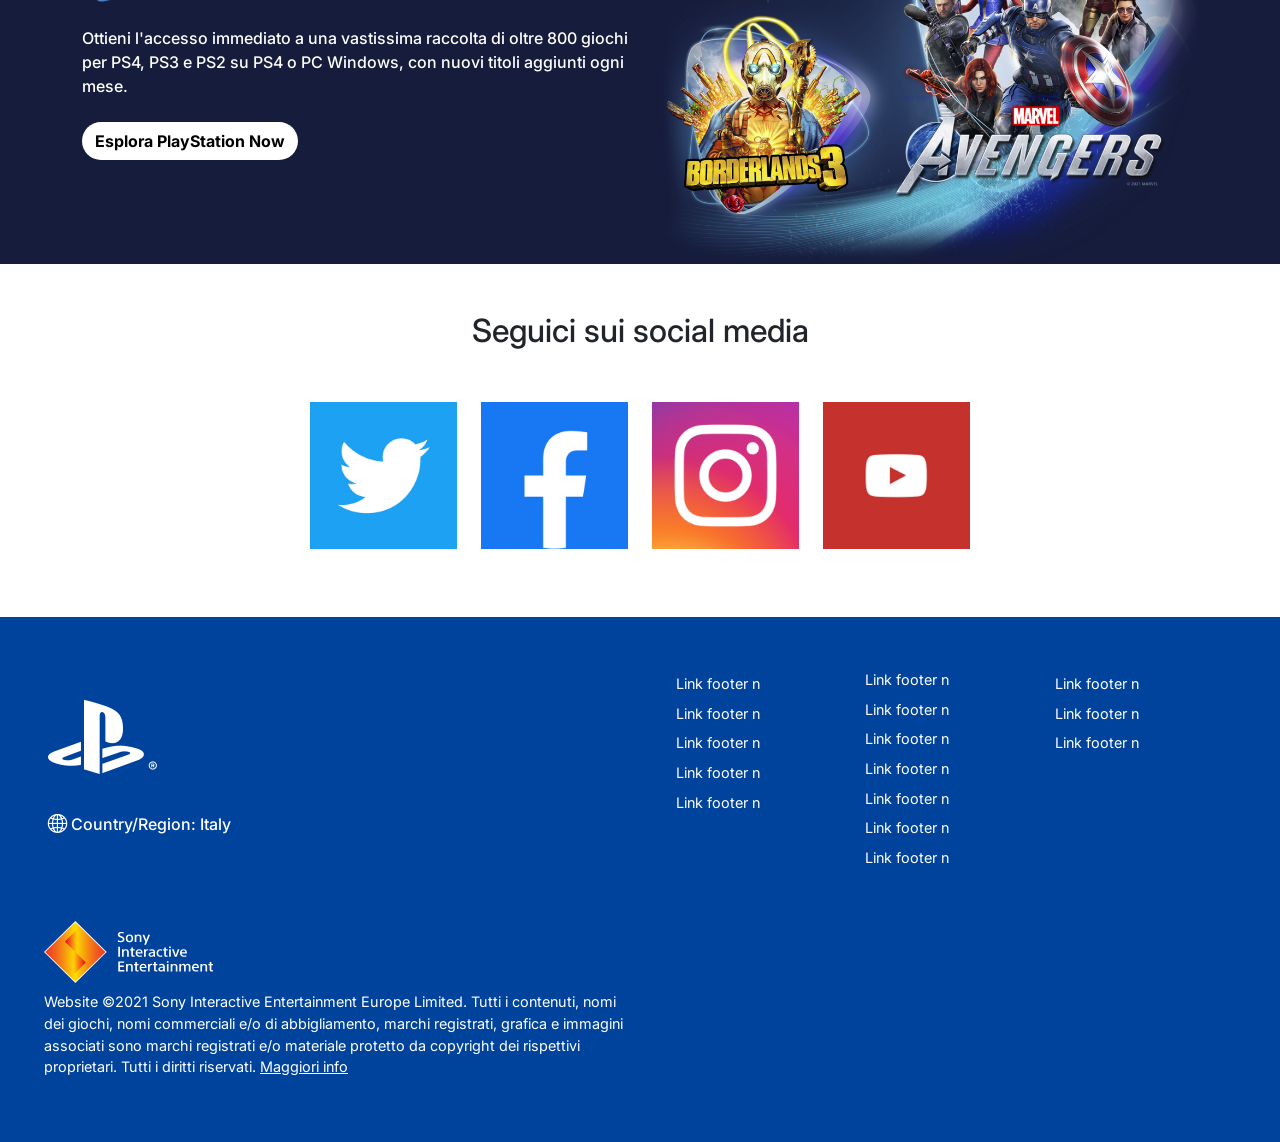
==== commit b10727c2: "aggiunto hover a molte immagini e fix linea sottto la console ps5 che era tra l'immagine e la scritt" ====
--- a/index.html
+++ b/index.html
@@ -29,7 +29,7 @@
 
     <!-- NAVBAR -->
 
-    <nav class="navbar navbar-expand-lg dimensione-navbar">
+    <nav class="navbar navbar-expand-lg dimensione-navbar sticky-top bg-white">
         <div class="container-fluid mx-2">
             <a class="navbar-brand" href="#">
                 <i class="bi bi-playstation logo-navbar"></i>
@@ -52,9 +52,9 @@
                             Giochi
                         </a>
                         <ul class="dropdown-menu" aria-labelledby="giochiDropdown">
-                            <li><a class="dropdown-item" href="#">Action RPG</a></li>
-                            <li><a class="dropdown-item" href="#">FPS</a></li>
-                            <li><a class="dropdown-item" href="#">MMO</a></li>
+                            <li><img src="./img/play-menu-ico.png" alt="logo della console ps5"><a class="dropdown-item" href="#">Action RPG</a></li>
+                            <li><img src="./img/play-menu-ico.png" alt="logo della console ps5"><a class="dropdown-item" href="#">FPS</a></li>
+                            <li><img src="./img/play-menu-ico.png" alt="logo della console ps5"><a class="dropdown-item" href="#">MMO</a></li>
                             <li>
                                 <hr class="dropdown-divider">
                             </li>
@@ -70,9 +70,9 @@
                             Hardware
                         </a>
                         <ul class="dropdown-menu" aria-labelledby="hardwareDropdown">
-                            <li><a class="dropdown-item" href="#">PS5</a></li>
-                            <li><a class="dropdown-item" href="#">PS5 Pro</a></li>
-                            <li><a class="dropdown-item" href="#">Controller</a></li>
+                            <li><img src="./img/play-menu-ico.png" alt="logo della console ps5"><a class="dropdown-item" href="#">PS5</a></li>
+                            <li><img src="./img/play-menu-ico.png" alt="logo della console ps5"><a class="dropdown-item" href="#">PS5 Pro</a></li>
+                            <li><img src="./img/play-menu-ico.png" alt="logo della console ps5"><a class="dropdown-item" href="#">Controller</a></li>
                             <li>
                                 <hr class="dropdown-divider">
                             </li>
@@ -88,8 +88,8 @@
                             Servizi
                         </a>
                         <ul class="dropdown-menu" aria-labelledby="serviziDropdown">
-                            <li><a class="dropdown-item" href="#">PlayStation Plus</a></li>
-                            <li><a class="dropdown-item" href="#">PlayStation Now</a></li>
+                            <li><img src="./img/play-menu-ico.png" alt="logo della console ps5"><a class="dropdown-item" href="#">PlayStation Plus</a></li>
+                            <li><img src="./img/play-menu-ico.png" alt="logo della console ps5"><a class="dropdown-item" href="#">PlayStation Now</a></li>
                             <li>
                                 <hr class="dropdown-divider">
                             </li>
@@ -105,9 +105,9 @@
                             Novità
                         </a>
                         <ul class="dropdown-menu" aria-labelledby="novitaDropdown">
-                            <li><a class="dropdown-item" href="#">Uscite recenti</a></li>
-                            <li><a class="dropdown-item" href="#">Prossime uscite</a></li>
-                            <li><a class="dropdown-item" href="#">Aggiornamenti</a></li>
+                            <li><img src="./img/play-menu-ico.png" alt="logo della console ps5"><a class="dropdown-item" href="#">Uscite recenti</a></li>
+                            <li><img src="./img/play-menu-ico.png" alt="logo della console ps5"><a class="dropdown-item" href="#">Prossime uscite</a></li>
+                            <li><img src="./img/play-menu-ico.png" alt="logo della console ps5"><a class="dropdown-item" href="#">Aggiornamenti</a></li>
                         </ul>
                     </li>
 
@@ -119,8 +119,8 @@
                             Fai acquisti
                         </a>
                         <ul class="dropdown-menu" aria-labelledby="acquistiDropdown">
-                            <li><a class="dropdown-item" href="#">Store PS5</a></li>
-                            <li><a class="dropdown-item" href="#">Offerte</a></li>
+                            <li><img src="./img/play-menu-ico.png" alt="logo della console ps5"><a class="dropdown-item" href="#">Store PS5</a></li>
+                            <li><img src="./img/play-menu-ico.png" alt="logo della console ps5"><a class="dropdown-item" href="#">Offerte</a></li>
                             <li>
                                 <hr class="dropdown-divider">
                             </li>
@@ -139,9 +139,9 @@
 
                         <ul class="dropdown-menu" aria-labelledby="supportoDropdown">
 
-                            <li><a class="dropdown-item" href="#">Assistenza tecnica</a></li>
-                            <li><a class="dropdown-item" href="#">Chat</a></li>
-                            <li><a class="dropdown-item" href="#">FAQ</a></li>
+                            <li><img src="./img/play-menu-ico.png" alt="logo della console ps5"><a class="dropdown-item" href="#">Assistenza tecnica</a></li>
+                            <li><img src="./img/play-menu-ico.png" alt="logo della console ps5"><a class="dropdown-item" href="#">Chat</a></li>
+                            <li><img src="./img/play-menu-ico.png" alt="logo della console ps5"><a class="dropdown-item" href="#">FAQ</a></li>
 
                         </ul>
                     </li>
@@ -160,9 +160,9 @@
 
                         <ul class="dropdown-menu " aria-labelledby="PlayStationDropdown">
 
-                            <li><a class="dropdown-item" href="#">Assistenza tecnica</a></li>
-                            <li><a class="dropdown-item" href="#">Chat</a></li>
-                            <li><a class="dropdown-item" href="#">FAQ</a></li>
+                            <li><img src="./img/play-menu-ico.png" alt="logo della console ps5"><a class="dropdown-item" href="#">Assistenza tecnica</a></li>
+                            <li><img src="./img/play-menu-ico.png" alt="logo della console ps5"><a class="dropdown-item" href="#">Chat</a></li>
+                            <li><img src="./img/play-menu-ico.png" alt="logo della console ps5"><a class="dropdown-item" href="#">FAQ</a></li>
 
                         </ul>
                     </div>
@@ -216,17 +216,17 @@
 
                 <div class="col-6 col-sm-4 col-lg-2">
                     <div class="game-card selected">
-                        <div class="border-wrapper">
+                        <div class="border-wrapper img-hover">
 
                             <img src="./img/returnal-listing-thumb-01-ps5.jpg" alt="Gioco 1"
-                                class="img-fluid border-img">
+                                class="img-fluid border-img ">
 
                         </div>
                     </div>
                 </div>
 
                 <div class="col-6 col-sm-4 col-lg-2">
-                    <div class="game-card">
+                    <div class="game-card img-hover">
                         <img src="./img/ratchet-and-clank-rift-apart-keyart.jpg" alt="Gioco 2"
                             class="img-fluid border-img">
 
@@ -234,14 +234,14 @@
                 </div>
 
                 <div class="col-6 col-sm-4 col-lg-2">
-                    <div class="game-card">
+                    <div class="game-card img-hover">
                         <img src="./img/returnal-listing-thumb-01-ps5.jpg" alt="Gioco 1" class="img-fluid border-img">
 
                     </div>
                 </div>
 
                 <div class="col-6 col-sm-4 col-lg-2">
-                    <div class="game-card">
+                    <div class="game-card img-hover">
                         <img src="./img/ratchet-and-clank-rift-apart-keyart.jpg" alt="Gioco 2"
                             class="img-fluid border-img">
 
@@ -249,14 +249,14 @@
                 </div>
 
                 <div class="col-6 col-sm-4 col-lg-2">
-                    <div class="game-card">
+                    <div class="game-card img-hover">
                         <img src="./img/returnal-listing-thumb-01-ps5.jpg" alt="Gioco 1" class="img-fluid border-img">
 
                     </div>
                 </div>
 
                 <div class="col-6 col-sm-4 col-lg-2">
-                    <div class="game-card">
+                    <div class="game-card img-hover">
                         <img src="./img/ratchet-and-clank-rift-apart-keyart.jpg" alt="Gioco 2"
                             class="img-fluid border-img">
 
@@ -303,8 +303,8 @@
 
             <div class="row">
 
-                <div class="col-md col-4 mb-4">
-                    <img class="liena-select ps5-img" src="./img/playstation-5-thumb.png" alt="console ps5">
+                <div class="col-md col-4 mb-5 liena-select">
+                    <img class=" ps5-img" src="./img/playstation-5-thumb.png" alt="console ps5">
                     <p class="d-none d-md-block mt-2 text-center">Console PS5</p>
                 </div>
 
@@ -369,7 +369,7 @@
                     <div class="nuove-uscite-card">
 
                         <img src="./img/tony-hawks-pro-skater-1-2-store-art.jpg" alt="Gioco 1"
-                            class="img-fluid border-img">
+                            class="img-fluid border-img img-hover">
 
                         <p class="font-size-07 mt-2">Tony Hawk's&#8482; Pro Skater&#8482; 1 + 2</p>
 
@@ -380,7 +380,7 @@
                     <div class="nuove-uscite-card">
 
                         <img src="./img/crash-bandicoot-4-its-about-time-store-art.jpg" alt="Gioco 2"
-                            class="img-fluid border-img">
+                            class="img-fluid border-img img-hover">
 
                         <p class="font-size-07 fw-500 mt-2">Crash Bandicoot 4: It's About Time</p>
 
@@ -391,7 +391,7 @@
                     <div class="nuove-uscite-card">
 
                         <img src="./img/tony-hawks-pro-skater-1-2-store-art.jpg" alt="Gioco 1"
-                            class="img-fluid border-img">
+                            class="img-fluid border-img img-hover">
 
                         <p class="font-size-07 mt-2">Tony Hawk's&#8482; Pro Skater&#8482; 1 + 2</p>
 
@@ -402,7 +402,7 @@
                     <div class="nuove-uscite-card">
 
                         <img src="./img/crash-bandicoot-4-its-about-time-store-art.jpg" alt="Gioco 2"
-                            class="img-fluid border-img">
+                            class="img-fluid border-img img-hover">
 
                         <p class="font-size-07 fw-500 mt-2">Crash Bandicoot 4: It's About Time</p>
 
@@ -413,7 +413,7 @@
                     <div class="nuove-uscite-card">
 
                         <img src="./img/tony-hawks-pro-skater-1-2-store-art.jpg" alt="Gioco 1"
-                            class="img-fluid border-img">
+                            class="img-fluid border-img img-hover">
 
                         <p class="font-size-07 mt-2">Tony Hawk's&#8482; Pro Skater&#8482; 1 + 2</p>
 
@@ -424,7 +424,7 @@
                     <div class="nuove-uscite-card">
 
                         <img src="./img/crash-bandicoot-4-its-about-time-store-art.jpg" alt="Gioco 2"
-                            class="img-fluid border-img">
+                            class="img-fluid border-img img-hover">
 
                         <p class="font-size-07 fw-500 mt-2">Crash Bandicoot 4: It's About Time</p>
 
@@ -435,7 +435,7 @@
                     <div class="nuove-uscite-card">
 
                         <img src="./img/tony-hawks-pro-skater-1-2-store-art.jpg" alt="Gioco 1"
-                            class="img-fluid border-img">
+                            class="img-fluid border-img img-hover">
 
                         <p class="font-size-07 mt-2">Tony Hawk's&#8482; Pro Skater&#8482; 1 + 2</p>
 
@@ -446,7 +446,7 @@
                     <div class="nuove-uscite-card">
 
                         <img src="./img/crash-bandicoot-4-its-about-time-store-art.jpg" alt="Gioco 2"
-                            class="img-fluid border-img">
+                            class="img-fluid border-img img-hover">
 
                         <p class="font-size-07 fw-500 mt-2">Crash Bandicoot 4: It's About Time</p>
 
@@ -457,7 +457,7 @@
                     <div class="nuove-uscite-card">
 
                         <img src="./img/tony-hawks-pro-skater-1-2-store-art.jpg" alt="Gioco 1"
-                            class="img-fluid border-img">
+                            class="img-fluid border-img img-hover">
 
                         <p class="font-size-07 mt-2">Tony Hawk's&#8482; Pro Skater&#8482; 1 + 2</p>
 
@@ -468,7 +468,7 @@
                     <div class="nuove-uscite-card">
 
                         <img src="./img/crash-bandicoot-4-its-about-time-store-art.jpg" alt="Gioco 2"
-                            class="img-fluid border-img">
+                            class="img-fluid border-img img-hover">
 
                         <p class="font-size-07 fw-500 mt-2">Crash Bandicoot 4: It's About Time</p>
 
@@ -479,7 +479,7 @@
                     <div class="nuove-uscite-card">
 
                         <img src="./img/tony-hawks-pro-skater-1-2-store-art.jpg" alt="Gioco 1"
-                            class="img-fluid border-img">
+                            class="img-fluid border-img img-hover">
 
                         <p class="font-size-07 mt-2">Tony Hawk's&#8482; Pro Skater&#8482; 1 + 2</p>
 
@@ -490,7 +490,7 @@
                     <div class="nuove-uscite-card">
 
                         <img src="./img/crash-bandicoot-4-its-about-time-store-art.jpg" alt="Gioco 2"
-                            class="img-fluid border-img">
+                            class="img-fluid border-img img-hover">
 
                         <p class="font-size-07 fw-500 mt-2">Crash Bandicoot 4: It's About Time</p>
 
@@ -606,21 +606,21 @@
 
                 <div class="col-12 col-md-4">
 
-                    <img class="sconti-img" src="./img/playstation-store-games-under-20-spotlight.jpg"
+                    <img class="sconti-img img-hover" src="./img/playstation-store-games-under-20-spotlight.jpg"
                         alt="img che rappresenta la scritta giochi a meno">
 
                 </div>
 
                 <div class="col-12 col-md-4">
 
-                    <img class="sconti-img" src="./img/playstation-store-golden-week-sale-spotlight.jpg"
+                    <img class="sconti-img img-hover" src="./img/playstation-store-golden-week-sale-spotlight.jpg"
                         alt="img che rappresenta la scritta settimana d'oro">
 
                 </div>
 
                 <div class="col-12 col-md-4">
 
-                    <img class="sconti-img" src="./img/playstation-store-free-to-play-spotlight.png"
+                    <img class="sconti-img img-hover" src="./img/playstation-store-free-to-play-spotlight.png"
                         alt="img che rappresenta la scritta free to play">
 
                 </div>
@@ -671,26 +671,26 @@
 
                 <div class="col-6 col-sm-3 social-box-img">
 
-                    <img class="social-img" src="./img/twitter.jpg" alt="img che rappresenta la scritta giochi a meno">
+                    <img class="social-img img-hover" src="./img/twitter.jpg" alt="img che rappresenta la scritta giochi a meno">
 
                 </div>
 
                 <div class="col-6 col-sm-3 social-box-img">
 
-                    <img class="social-img" src="./img/facebook.jpg"
+                    <img class="social-img img-hover" src="./img/facebook.jpg"
                         alt="img che rappresenta la scritta settimana d'oro">
 
                 </div>
 
                 <div class="col-6 col-sm-3 social-box-img">
 
-                    <img class="social-img" src="./img/instagram.jpg" alt="img che rappresenta la scritta free to play">
+                    <img class="social-img img-hover" src="./img/instagram.jpg" alt="img che rappresenta la scritta free to play">
 
                 </div>
 
                 <div class="col-6 col-sm-3 social-box-img">
 
-                    <img class="social-img" src="./img/youtube.png" alt="img che rappresenta la scritta free to play">
+                    <img class="social-img img-hover" src="./img/youtube.png" alt="img che rappresenta la scritta free to play">
 
                 </div>
 
--- a/Style/index.css
+++ b/Style/index.css
@@ -152,4 +152,15 @@
   .social-box-img {
     width: 15%;
   }
-}+}
+
+.img-hover {
+    transition: all 0.3s ease;  
+    transform: translateY(0);
+}
+
+.img-hover:hover {
+    transform: translateY(-10px);  
+    box-shadow: 0 10px 20px rgba(0,0,0,0.2);  
+}
+
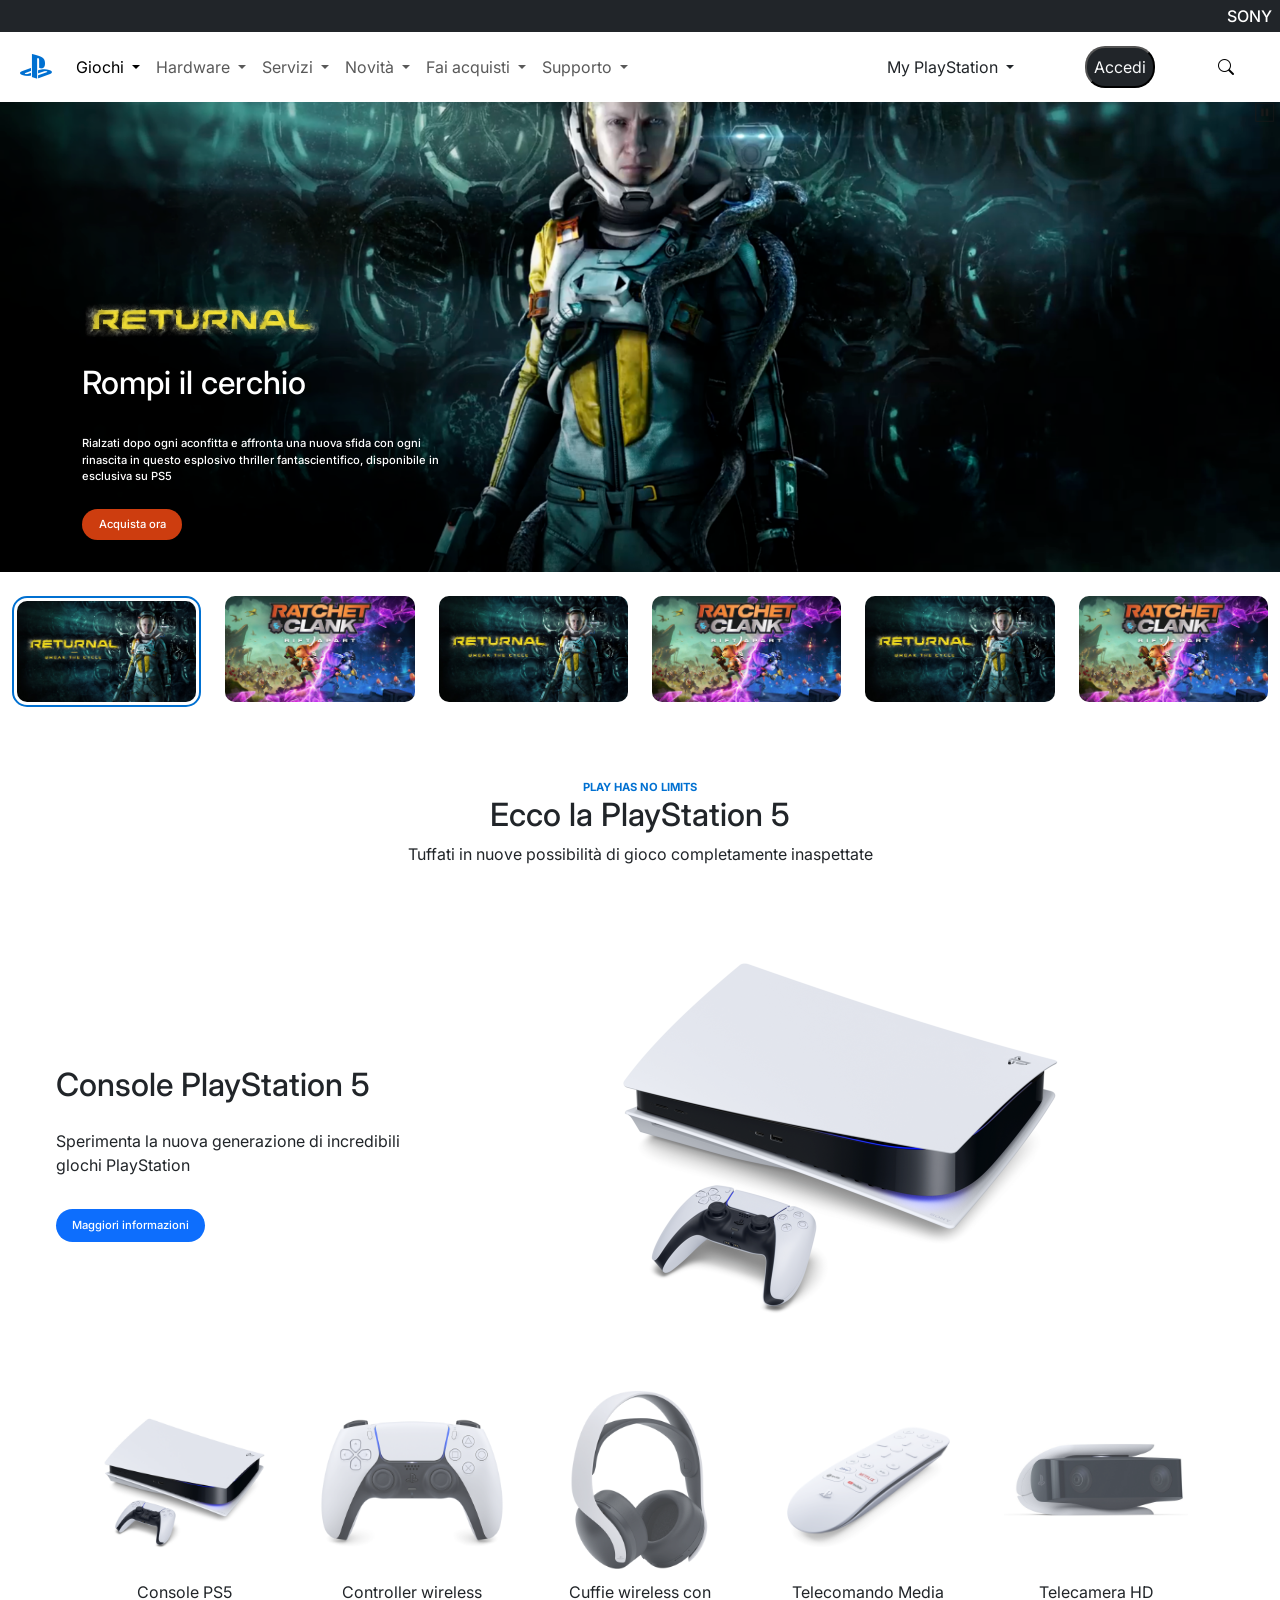
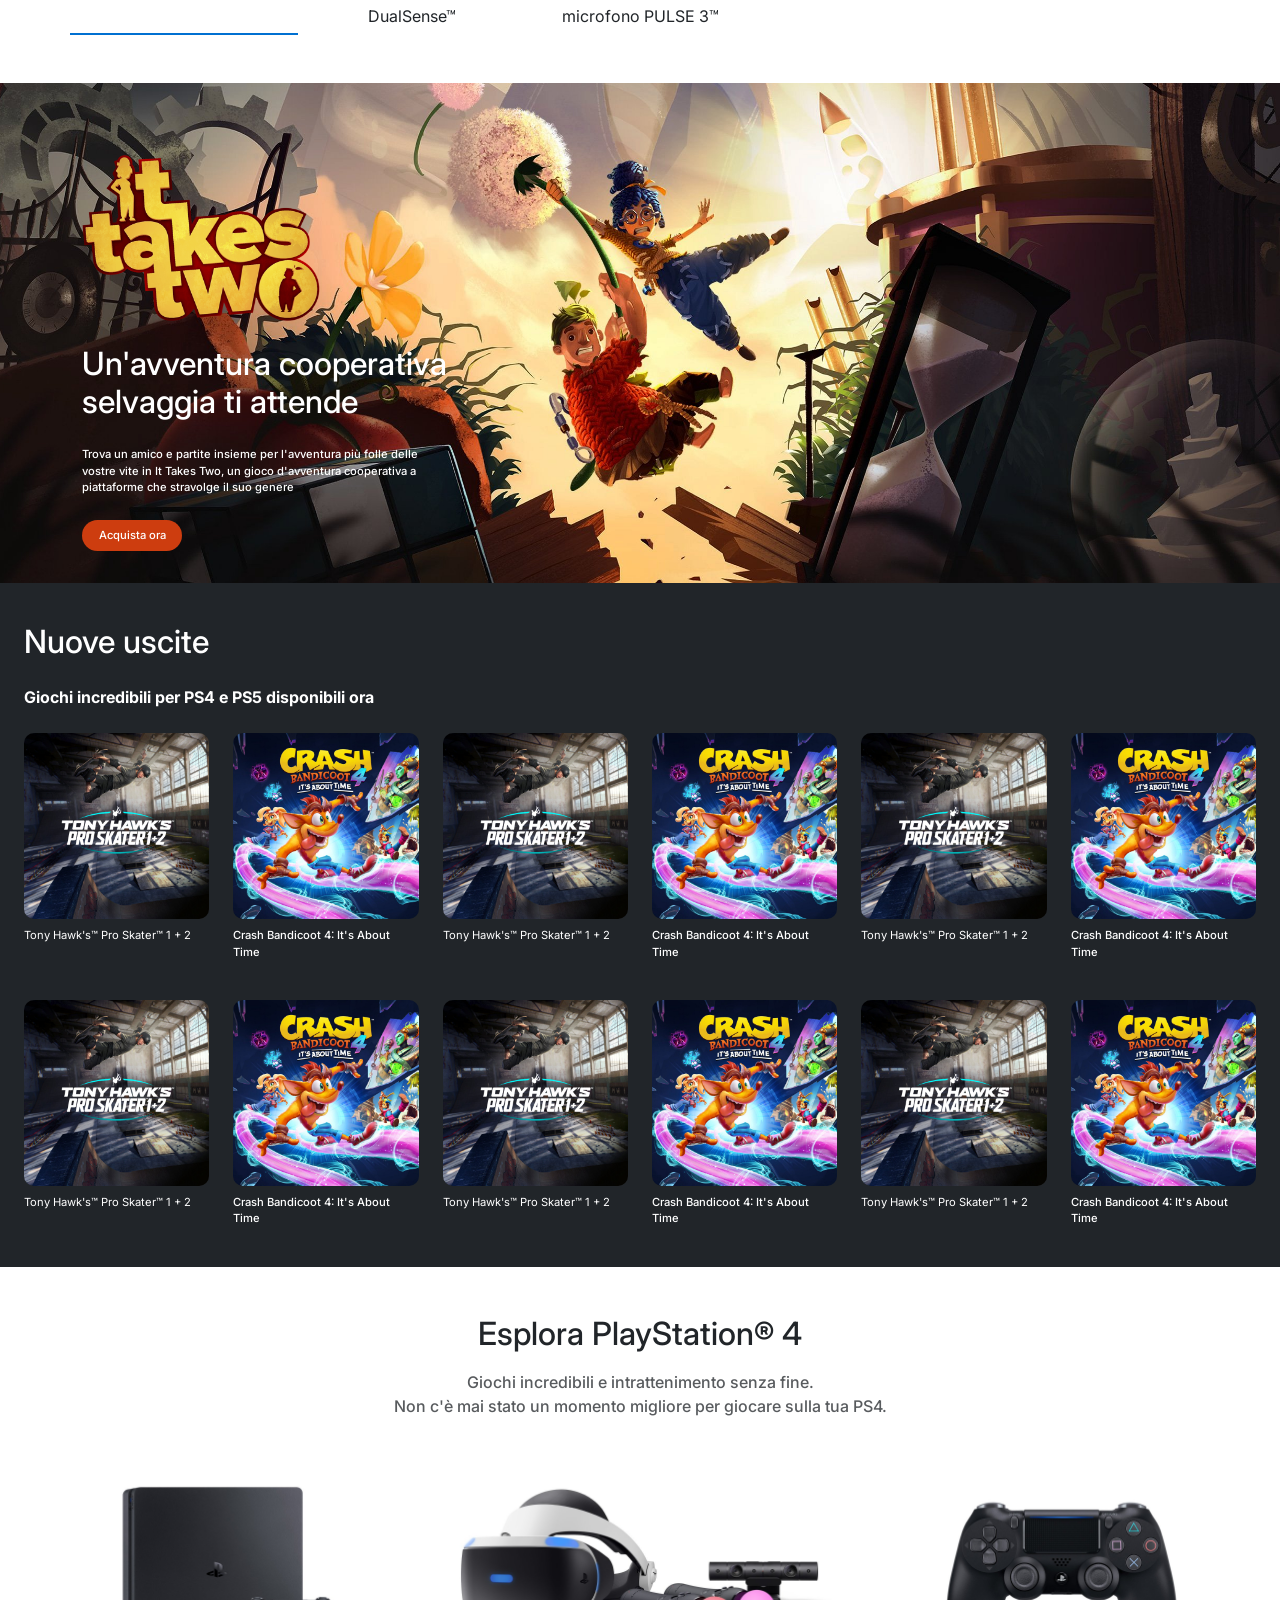
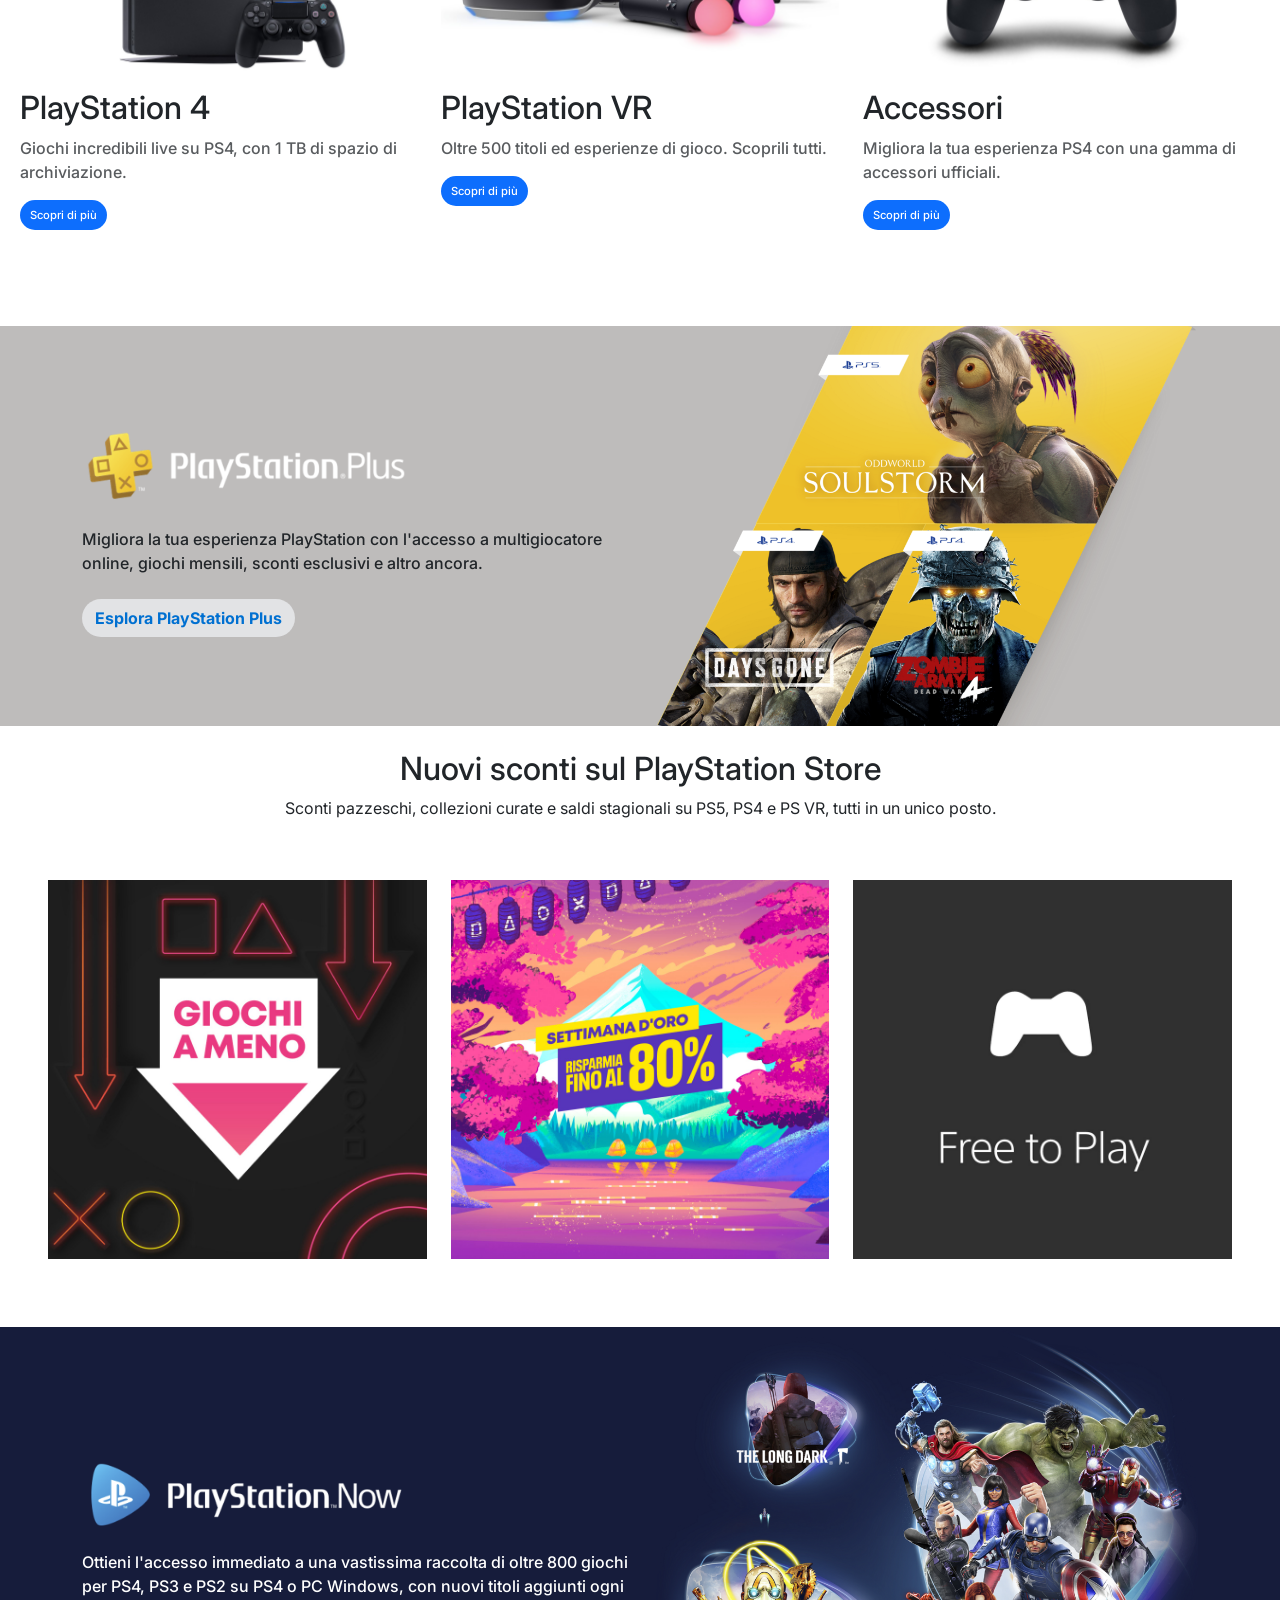
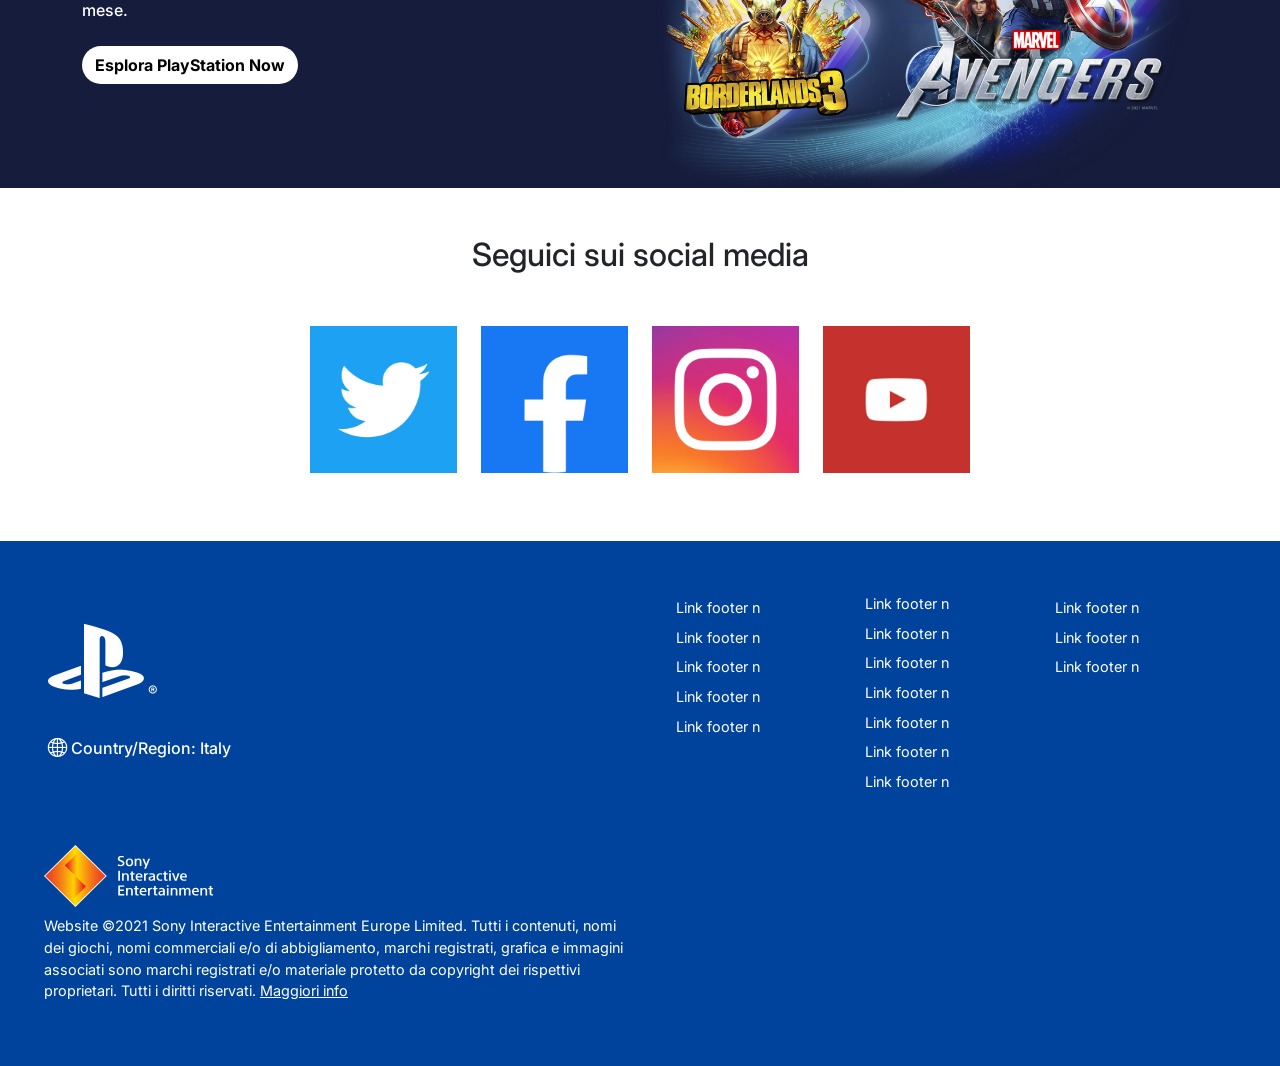
==== commit 0ae496a9: "sezione ps5 aggiunto label alle immagini piccole così da poterle utilizzare con il for per collegarl" ====
--- a/index.html
+++ b/index.html
@@ -200,7 +200,7 @@
                 disponibile in esclusiva su PS5
             </p>
 
-            <a href="#" class="btn btn-acquista text-white font-size-07 fw-500 my-2">
+            <a href="./forum-acquisti.html" class="btn btn-acquista text-white font-size-07 fw-500 my-2">
                 Acquista ora
             </a>
 
@@ -269,7 +269,13 @@
 
     <!-- SECTION PS5 -->
 
-    <section class="ps5-section px-2">
+    <input type="radio" name="product" id="ps5-radio" class="d-none" checked>
+    <input type="radio" name="product" id="joypad-radio" class="d-none">
+    <input type="radio" name="product" id="headset-radio" class="d-none">
+    <input type="radio" name="product" id="remote-radio" class="d-none">
+    <input type="radio" name="product" id="camera-radio" class="d-none">
+
+    <section class="ps5-section px-2" id="ps5-section">
         <div class="ps5-content text-center">
 
             <p class="font-size-07 azurro fw-bold mb-0">PLAY HAS NO LIMITS</p>
@@ -278,11 +284,11 @@
 
         </div>
 
-        <div class="container-fluid px-5">
-
-            <div class="row justify-content-between align-items-center">
-
-                <div class="col-md-4 pt-5 col-lg-6">
+        <div class="container-fluid px-5" >
+
+            <div class="row  align-items-center py-5">
+
+                <div class="col-md-6 pt-5 col-lg-4">
                     <h2>Console PlayStation 5</h2>
                     <p class="py-3">Sperimenta la nuova generazione di incredibili glochi PlayStation</p>
                     <button class="ps5-button font-size-07 px-3 py-2 fw-500 bg-primary text-white">Maggiori
@@ -290,10 +296,17 @@
                 </div>
 
 
-                <div class="col-md-6 col-lg-6">
-
-                    <img class="ps5-img" src="./img/playstation-5-thumb.png"
-                        alt="playstation 5 coricata con un controller davanti">
+                <div class="col-md-6 col-lg-8">
+
+                    <div class="hero-image py-5">
+                        
+                        <img class="ps5-img" src="./img/playstation-5-thumb.png" alt="Console PS5">
+                        <img class="ps5-img" src="./img/joypad-thumb.png" alt="DualSense Controller">
+                        <img class="ps5-img" src="./img/headset-thumb.png" alt="PULSE 3D Headset">
+                        <img class="ps5-img" src="./img/remote-thumb.png" alt="Media Remote">
+                        <img class="ps5-img" src="./img/camera-thumb.jpg" alt="HD Camera">
+
+                    </div>
 
                 </div>
             </div>
@@ -304,28 +317,53 @@
             <div class="row">
 
                 <div class="col-md col-4 mb-5 liena-select">
+
+                    <label for="ps5-radio" class="product-label">
+
                     <img class=" ps5-img" src="./img/playstation-5-thumb.png" alt="console ps5">
                     <p class="d-none d-md-block mt-2 text-center">Console PS5</p>
-                </div>
-
-                <div class="col-md col-4 mb-4">
+
+                    </label>
+                </div>
+
+                <div class="col-md col-4 mb-4 hover-linea">
+
+                    <label for="joypad-radio" class="product-label">
+
                     <img class="ps5-img opacity" src="./img/joypad-thumb.png" alt="controller ps5">
-                    <p class="d-none d-md-block mt-2 text-center">Controller wireless DualSense&#8482;</p>
-                </div>
-
-                <div class="col-md col-4 mb-4">
+                    <p class="d-none d-md-block mt-2 text-center ">Controller wireless DualSense&#8482;</p>
+
+                    </label>
+                </div>
+
+                <div class="col-md col-4 mb-4 hover-linea">
+
+                    <label for="headset-radio" class="product-label">
+
                     <img class="ps5-img opacity" src="./img/headset-thumb.png" alt="cuffie wireless">
                     <p class="d-none d-md-block mt-2 text-center">Cuffie wireless con microfono PULSE 3&#8482;</p>
-                </div>
-
-                <div class="col-md col-4 mb-4">
+
+                    </label>
+                </div>
+
+                <div class="col-md col-4 mb-4 hover-linea">
+
+                    <label for="remote-radio" class="product-label">
+
                     <img class="ps5-img opacity" src="./img/remote-thumb.png" alt="telecomando">
                     <p class="d-none d-md-block mt-2 text-center">Telecomando Media</p>
-                </div>
-
-                <div class="col-md col-4 mb-4">
+
+                    </label>
+                </div>
+
+                <div class="col-md col-4 mb-4 hover-linea">
+
+                    <label for="camera-radio" class="product-label">
+
                     <img class="ps5-img opacity" src="./img/camera-thumb.jpg" alt="telecamera">
                     <p class="d-none d-md-block mt-2 text-center">Telecamera HD</p>
+
+                    </label>
                 </div>
 
             </div>
@@ -348,7 +386,7 @@
                 stravolge il suo genere
             </p>
 
-            <a href="#" class="btn btn-acquista text-white font-size-07 fw-500 my-2">
+            <a href="./forum-acquisti.html" class="btn btn-acquista text-white font-size-07 fw-500 my-2">
                 Acquista ora
             </a>
 
--- a/Style/index.css
+++ b/Style/index.css
@@ -1,166 +1,257 @@
-body{
-  font-family: 'Inter', sans-serif;
-}
-
-.dimensione-navbar{
+body {
+    font-family: 'Inter', sans-serif;
+}
+
+.dimensione-navbar {
     height: 70px;
 }
 
-.logo-navbar{
+.logo-navbar {
     font-size: 2rem;
     color: #0070D1;
 }
 
-.returnal-background{
-    height:470px;
-    background-image:url(../img/jumbo-bg.png);
-    background-size:cover;
-    background-position:center;
-    position:relative;
+.returnal-background {
+    height: 470px;
+    background-image: url(../img/jumbo-bg.png);
+    background-size: cover;
+    background-position: center;
+    position: relative;
 }
 
 .img-overlay {
-  width: 240px;
-  height: auto; 
-}
-
-.btn-acquista{
+    width: 240px;
+    height: auto;
+}
+
+.btn-acquista {
     background-color: #CD3D0F;
     border-radius: 20px;
     width: 100px;
 }
 
-.border-wrapper{
+.border-wrapper {
     border: 2px solid #0070d1;
-    padding: 3px;           
-    border-radius: 15px;    
-    display: inline-block;  
-}
-
-.border-img{
+    padding: 3px;
+    border-radius: 15px;
+    display: inline-block;
+}
+
+.border-img {
     border-radius: 10px;
 }
 
-.ps5-img{
-    width: 100%;
-    height: auto;
-}
-
-.ps5-button{
+.ps5-img {
+    width: 100%;
+    height: auto;
+}
+
+.ps5-button {
     border-radius: 20px;
     border: none;
 }
 
-.liena-select{
+.liena-select {
     border-bottom: 2px solid #0070D1;
     padding-bottom: 3px;
     display: inline-block;
 }
 
-.it-takes-two-background{
+.it-takes-two-background {
     height: 500px;
-    background-image:url(../img/it-takes-two-hero-banner-desktop.jpg);
-    background-size:cover;
-    background-position:center;
-    position:relative;
-}
-
-.background-ps-plus{
+    background-image: url(../img/it-takes-two-hero-banner-desktop.jpg);
+    background-size: cover;
+    background-position: center;
+    position: relative;
+}
+
+.background-ps-plus {
     background-color: #BEBCBB;
 }
 
-.button-ps-plus{
+.button-ps-plus {
     border-radius: 25px;
     color: #0070D1;
 }
 
-.sconti-img{
+.sconti-img {
     width: 100%;
     height: auto;
     margin: 20px 0;
 }
 
-.background-ps-now{
+.background-ps-now {
     background-color: #161C3B;
 }
 
-.button-ps-now{
+.button-ps-now {
     border-radius: 25px;
     color: black;
     background-color: white;
 }
 
-.social-img{
+.social-img {
     width: 100%;
     height: auto;
     margin: 20px 0;
 }
 
-.background-footer{
+.background-footer {
     background-color: #00439C;
 }
 
-.logo-ps-footer{
+.logo-ps-footer {
     color: white;
     font-size: 6rem;
-    
-}
-
-.humburger-size{
+
+}
+
+.humburger-size {
     font-size: 0.9rem;
 }
 
 .navbar-collapse {
-    z-index: 1060;  
-    background: white  
-}
-
-.img-ps-plus{
+    z-index: 1060;
+    background: white
+}
+
+.img-ps-plus {
     width: 60%;
     height: auto;
 }
 
-.img-footer{
+.img-footer {
     width: 60%;
     height: auto;
 }
 
 @media (min-width: 768px) {
-  .img-overlay {
-    width: 350px;
-    height: auto;
-  }
-}
-
-.button-accedi{
+    .img-overlay {
+        width: 350px;
+        height: auto;
+    }
+}
+
+.button-accedi {
     border-radius: 20px;
     padding: 7px;
 }
 
-.icon-search{
+.icon-search {
     color: black;
 }
 
 @media (min-width: 992px) {
-  .img-overlay {
-    width: 240px;
-    height: auto;
-  }
+    .img-overlay {
+        width: 240px;
+        height: auto;
+    }
 }
 
 @media (min-width: 992px) {
-  .social-box-img {
-    width: 15%;
-  }
+    .social-box-img {
+        width: 15%;
+    }
 }
 
 .img-hover {
-    transition: all 0.3s ease;  
+    transition: all 0.3s ease;
     transform: translateY(0);
 }
 
 .img-hover:hover {
-    transform: translateY(-10px);  
-    box-shadow: 0 10px 20px rgba(0,0,0,0.2);  
-}
-
+    transform: translateY(-20px);
+    box-shadow: 0 10px 20px rgba(0, 0, 0, 0.2);
+}
+
+.opacity {
+    opacity: 0.5;
+    transition: all 0.3s ease;
+}
+
+
+.hover-linea:hover p {
+    opacity: 1;
+    border-bottom: 2px solid #0070D1;
+    padding-bottom: 3px;
+    display: inline-block;
+}
+
+.hover-linea:hover .ps5-img {
+    opacity: 1;
+}
+
+.btn-acquista:hover {
+    background-color: green;
+    color: white;
+}
+
+
+.product-label {
+    cursor: pointer !important;
+    display: block !important;
+    transition: all 0.3s ease;
+    padding: 10px;
+    border-radius: 10px;
+}
+
+.product-label:hover {
+    transform: translateY(-8px) !important;
+    box-shadow: 0 15px 30px rgba(0, 0, 0, 0.2) !important;
+}
+
+.hero-image {
+    position: relative;
+    height: 400px;
+    border-radius: 20px;
+    overflow: hidden;
+    margin: 0 auto;
+    max-width: 500px;
+}
+
+.hero-image img {
+    position: absolute;
+    top: 0;
+    left: 0;
+    width: 100%;
+    height: 100%;
+    object-fit: cover;
+    opacity: 0;
+    transition: opacity 0.5s ease-in-out;
+    border-radius: 20px;
+}
+
+
+#ps5-radio:checked~section .hero-image img:nth-of-type(1),
+#joypad-radio:checked~section .hero-image img:nth-of-type(2),
+#headset-radio:checked~section .hero-image img:nth-of-type(3),
+#remote-radio:checked~section .hero-image img:nth-of-type(4),
+#camera-radio:checked~section .hero-image img:nth-of-type(5) {
+    opacity: 1 !important;
+}
+
+.ps5-img {
+    border-radius: 10px;
+}
+
+.opacity {
+    opacity: 0.85;
+}
+
+.azurro {
+    color: #0070d2;
+}
+
+.ps5-button {
+    border-radius: 25px;
+    border: none;
+    transition: all 0.3s ease;
+}
+
+.ps5-button:hover {
+    transform: scale(1.05);
+}
+
+.font-size-07 {
+    font-size: 0.85rem;
+}
